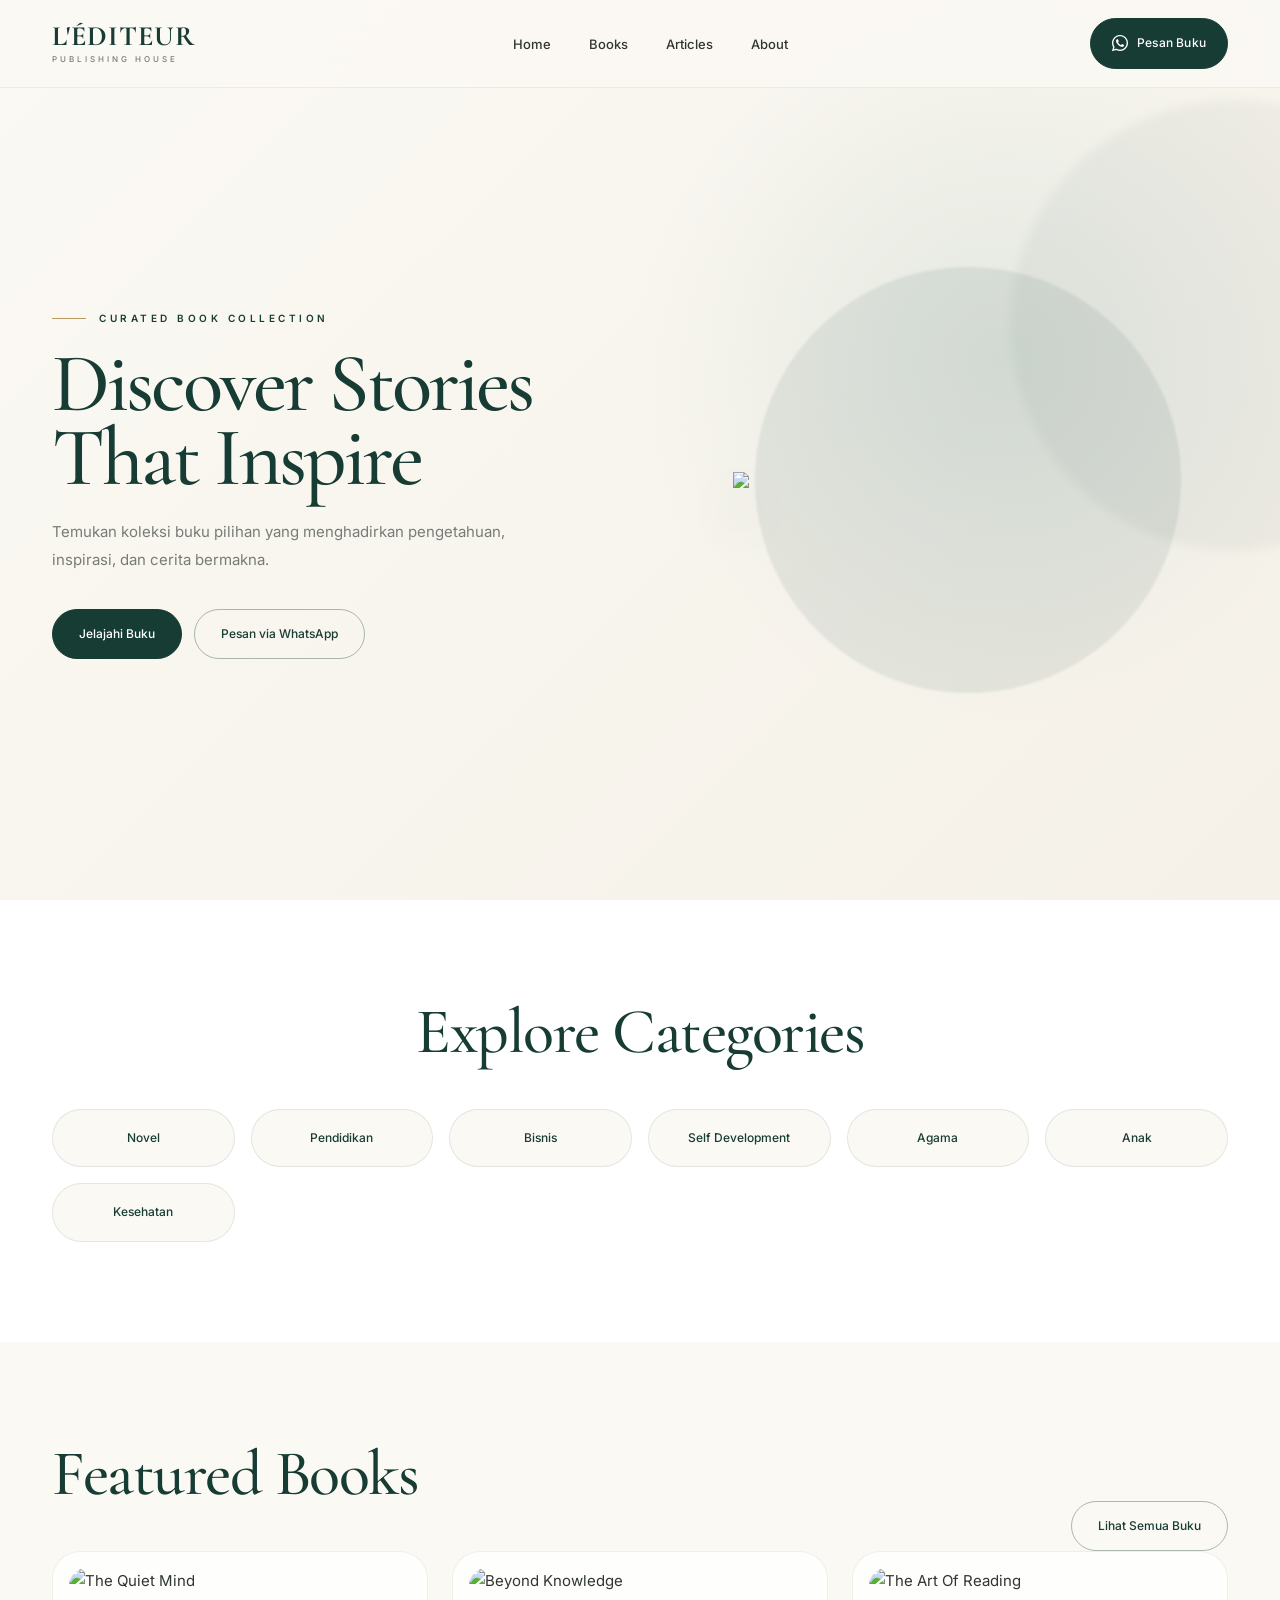
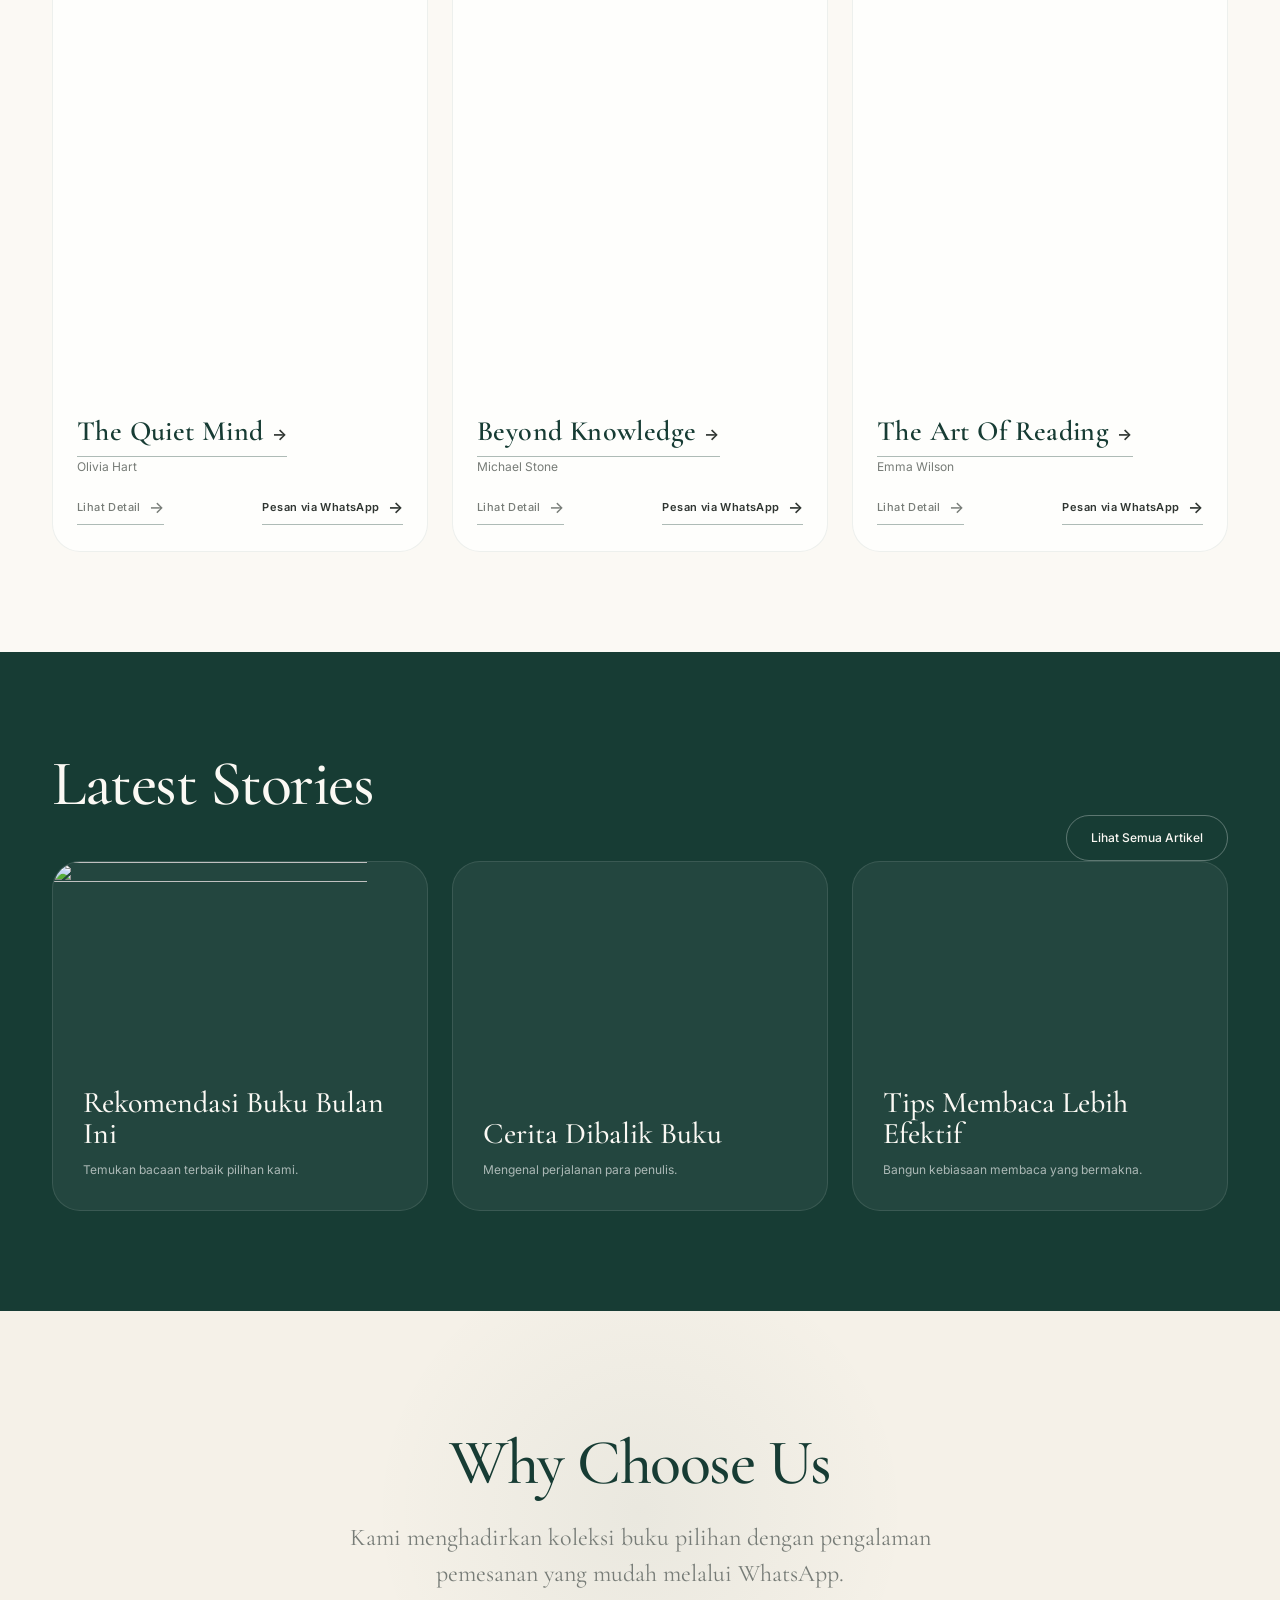
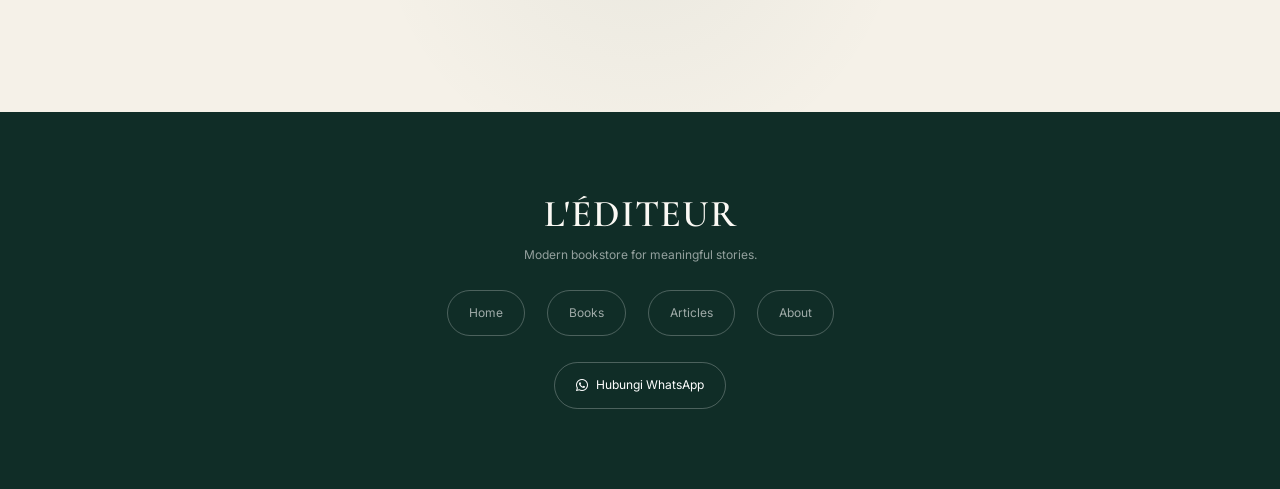
==== index.html @ b97fc074 "first commit" ====
<!DOCTYPE html>
<html lang="id">

<head>
    <meta charset="UTF-8">
    <meta name="viewport" content="width=device-width, initial-scale=1.0">
    <title>L'Éditeur | Modern Bookstore</title>
    <!-- Bootstrap -->
    <link href="https://cdn.jsdelivr.net/npm/bootstrap@5.3.3/dist/css/bootstrap.min.css" rel="stylesheet">
    <!-- Bootstrap Icon -->
    <link rel="stylesheet" href="https://cdn.jsdelivr.net/npm/bootstrap-icons@1.11.3/font/bootstrap-icons.min.css">
    <!-- Google Font -->
    <link rel="preconnect" href="https://fonts.googleapis.com">
    <link rel="preconnect" href="https://fonts.gstatic.com" crossorigin>
    <link
        href="https://fonts.googleapis.com/css2?family=Cormorant+Garamond:wght@400;500;600;700&family=Inter:wght@300;400;500;600&display=swap"
        rel="stylesheet">
    <!-- Custom CSS -->
    <link rel="stylesheet" href="css/style.css">
    <link rel="stylesheet" href="css/pages.css">
</head>

<body>
    <!-- ================= NAVBAR ================= -->
    <nav class="navbar navbar-expand-lg fixed-top">
        <div class="container">
            <a class="navbar-brand" href="#"> L'ÉDITEUR <span>
                    Publishing House
                </span> </a> <button class="navbar-toggler" type="button" data-bs-toggle="collapse"
                data-bs-target="#menu"> <span class="navbar-toggler-icon"></span> </button>
            <div class="collapse navbar-collapse" id="menu">
                <ul class="navbar-nav mx-auto">
                    <li class="nav-item">
                        <a class="nav-link" href="#">
                            Home
                        </a>
                    </li>
                    <li class="nav-item">
                        <a class="nav-link" href="books.html">
                            Books
                        </a>
                    </li>
                    <li class="nav-item">
                        <a class="nav-link" href="articles.html">
                            Articles
                        </a>
                    </li>
                    <li class="nav-item">
                        <a class="nav-link" href="#about">
                            About
                        </a>
                    </li>
                </ul> <a href="https://wa.me/628123456789" class="btn-whatsapp"> <i class="bi bi-whatsapp"></i>
                    Pesan Buku </a>
            </div>
        </div>
    </nav>
    <!-- ================= HERO ================= -->
    <section class="hero">
        <div class="container">
            <div class="row align-items-center g-5">
                <div class="col-lg-6">
                    <p class="subtitle">
                        CURATED BOOK COLLECTION
                    </p>
                    <h1>
                        Discover Stories
                        <br>
                        That Inspire
                    </h1>
                    <p class="hero-desc"> Temukan koleksi buku pilihan yang menghadirkan
                        pengetahuan, inspirasi, dan cerita bermakna. </p>
                    <div class="hero-button">
                        <a href="#books" class="btn-primary-custom"> Jelajahi Buku </a>
                        <a href="https://wa.me/628123456789" class="btn-outline-custom"> Pesan via WhatsApp </a>
                    </div>
                </div>
                <div class="col-lg-6">
                    <div class="hero-image">
                        <img src="assets/hero-book.png" class="img-fluid">
                    </div>
                </div>
            </div>
        </div>
    </section> <!-- ================= CATEGORY ================= -->
    <section class="category">
        <div class="container">
            <h2 class="section-title">
                Explore Categories
            </h2>
            <div class="row g-3">
                <div class="col-6 col-lg-2">
                    <a href="books.html?category=Novel" class="category-box">
                        Novel
                    </a>
                </div>
                <div class="col-6 col-lg-2">
                    <a href="books.html?category=Pendidikan" class="category-box">
                        Pendidikan
                    </a>
                </div>
                <div class="col-6 col-lg-2">
                    <a href="books.html?category=Bisnis" class="category-box">
                        Bisnis
                    </a>
                </div>
                <div class="col-6 col-lg-2">
                    <a href="books.html?category=Self%20Development" class="category-box">
                        Self Development
                    </a>
                </div>
                <div class="col-6 col-lg-2">
                    <a href="books.html?category=Agama" class="category-box">
                        Agama
                    </a>
                </div>
                <div class="col-6 col-lg-2">
                    <a href="books.html?category=Anak" class="category-box">
                        Anak
                    </a>
                </div>
                <div class="col-6 col-lg-2">
                    <a href="books.html?category=Kesehatan" class="category-box">
                        Kesehatan
                    </a>
                </div>
            </div>
        </div>
    </section>
    <!-- ================= BOOKS ================= -->
    <section id="books">
        <div class="container">
            <div class="section-header">
                <h2 class="section-title">
                    Featured Books
                </h2>
                <a href="books.html" class="btn-outline-custom">Lihat Semua Buku</a>
            </div>
            <div class="row g-4">
                <div class="col-md-4">
                    <div class="book-card">
                        <a href="book-detail.html?id=quiet-mind" class="book-thumb">
                            <img src="https://placehold.co/500x625/173c34/f5f1e8?font=playfair-display&text=The+Quiet+Mind" alt="The Quiet Mind">
                        </a>
                        <div class="book-content">
                            <a href="book-detail.html?id=quiet-mind" class="book-title-link">
                                <h3>
                                    The Quiet Mind
                                </h3>
                            </a>
                            <p>
                                Olivia Hart
                            </p>
                            <div class="book-actions">
                                <a href="book-detail.html?id=quiet-mind" class="detail-link">Lihat Detail</a>
                                <a onclick="orderBook('The Quiet Mind')">Pesan via WhatsApp</a>
                            </div>
                        </div>
                    </div>
                </div>
                <div class="col-md-4">
                    <div class="book-card">
                        <a href="book-detail.html?id=beyond-knowledge" class="book-thumb">
                            <img src="https://placehold.co/500x625/173c34/f5f1e8?font=playfair-display&text=Beyond+Knowledge" alt="Beyond Knowledge">
                        </a>
                        <div class="book-content">
                            <a href="book-detail.html?id=beyond-knowledge" class="book-title-link">
                                <h3>
                                    Beyond Knowledge
                                </h3>
                            </a>
                            <p>
                                Michael Stone
                            </p>
                            <div class="book-actions">
                                <a href="book-detail.html?id=beyond-knowledge" class="detail-link">Lihat Detail</a>
                                <a onclick="orderBook('Beyond Knowledge')">Pesan via WhatsApp</a>
                            </div>
                        </div>
                    </div>
                </div>
                <div class="col-md-4">
                    <div class="book-card">
                        <a href="book-detail.html?id=art-of-reading" class="book-thumb">
                            <img src="https://placehold.co/500x625/173c34/f5f1e8?font=playfair-display&text=The+Art+Of+Reading" alt="The Art Of Reading">
                        </a>
                        <div class="book-content">
                            <a href="book-detail.html?id=art-of-reading" class="book-title-link">
                                <h3>
                                    The Art Of Reading
                                </h3>
                            </a>
                            <p>
                                Emma Wilson
                            </p>
                            <div class="book-actions">
                                <a href="book-detail.html?id=art-of-reading" class="detail-link">Lihat Detail</a>
                                <a onclick="orderBook('The Art Of Reading')">Pesan via WhatsApp</a>
                            </div>
                        </div>
                    </div>
                </div>
            </div>
        </div>
    </section> <!-- ================= ARTICLES ================= -->
    <section id="articles" class="articles">
        <div class="container">
            <div class="section-header">
                <h2 class="section-title">
                    Latest Stories
                </h2>
                <a href="articles.html" class="btn-outline-light">Lihat Semua Artikel</a>
            </div>
            <div class="row g-4">
                <div class="col-lg-4">
                    <div class="article-card">
                        <img src="assets/article-1.jpg">
                        <h3>
                            Rekomendasi Buku Bulan Ini
                        </h3>
                        <p>
                            Temukan bacaan terbaik pilihan kami.
                        </p>
                    </div>
                </div>
                <div class="col-lg-4">
                    <div class="article-card">
                        <h3>
                            Cerita Dibalik Buku
                        </h3>
                        <p>
                            Mengenal perjalanan para penulis.
                        </p>
                    </div>
                </div>
                <div class="col-lg-4">
                    <div class="article-card">
                        <h3>
                            Tips Membaca Lebih Efektif
                        </h3>
                        <p>
                            Bangun kebiasaan membaca yang bermakna.
                        </p>
                    </div>
                </div>
            </div>
        </div>
    </section>
    <!-- ================= ABOUT ================= -->
    <section id="about">
        <div class="container text-center">
            <h2 class="section-title"> Why Choose Us </h2>
            <p class="about-text"> Kami menghadirkan koleksi buku pilihan
                dengan pengalaman pemesanan yang mudah
                melalui WhatsApp. </p>
        </div>
    </section>
    <!-- ================= FOOTER ================= -->
    <footer>
        <div class="container text-center">
            <h3>
                L'ÉDITEUR
            </h3>
            <p>
                Modern bookstore for meaningful stories.
            </p>
            <div class="footer-links">
                <a href="index.html">Home</a>
                <a href="books.html">Books</a>
                <a href="articles.html">Articles</a>
                <a href="#about">About</a>
            </div>
            <a href="https://wa.me/628123456789"> <i class="bi bi-whatsapp"></i>
                Hubungi WhatsApp </a>
        </div>
    </footer>
    <!-- Bootstrap JS -->
    <script src="https://cdn.jsdelivr.net/npm/bootstrap@5.3.3/dist/js/bootstrap.bundle.min.js"></script>
    <script src="js/script.js"></script>
</body>

</html>
---- css/style.css ----
/* =========================================================
   L'ÉDITEUR — MODERN EDITORIAL BOOKSTORE
   style.css
   ========================================================= */


/* =========================
   1. ROOT / VARIABLES
   ========================= */

:root {
    --ivory: #f5f1e8;
    --ivory-light: #fbf9f4;
    --cream: #ebe4d7;

    --green: #173c34;
    --green-dark: #102d27;
    --green-soft: #dce5df;

    --charcoal: #1c211f;
    --text: #303632;
    --muted: #777c77;

    --white: #ffffff;
    --gold: #b89b62;

    --serif: "Cormorant Garamond", Georgia, serif;
    --sans: "Inter", Arial, sans-serif;

    --container: 1200px;

    --radius-sm: 10px;
    --radius-md: 18px;
    --radius-lg: 28px;
    --radius-pill: 999px;

    --shadow-sm:
        0 8px 30px rgba(20, 40, 34, 0.06);

    --shadow-md:
        0 20px 55px rgba(20, 40, 34, 0.10);

    --transition:
        all 0.35s cubic-bezier(0.22, 1, 0.36, 1);
}


/* =========================
   2. RESET
   ========================= */

* {
    margin: 0;
    padding: 0;
    box-sizing: border-box;
}

html {
    scroll-behavior: smooth;
    scroll-padding-top: 100px;
}

body {
    font-family: var(--sans);
    background: var(--ivory-light);
    color: var(--text);
    font-size: 15px;
    line-height: 1.7;
    overflow-x: hidden;
    -webkit-font-smoothing: antialiased;
}

body::selection {
    background: var(--green);
    color: var(--white);
}

img {
    max-width: 100%;
    display: block;
}

a {
    text-decoration: none;
    color: inherit;
}

button,
a {
    -webkit-tap-highlight-color: transparent;
}

h1,
h2,
h3,
h4,
h5,
h6 {
    color: var(--charcoal);
}

.container {
    max-width: var(--container);
}


/* =========================
   3. NAVBAR
   ========================= */

.navbar {
    padding: 18px 0;
    background: rgba(251, 249, 244, 0.88);
    border-bottom: 1px solid rgba(23, 60, 52, 0.07);
    backdrop-filter: blur(16px);
    -webkit-backdrop-filter: blur(16px);
    transition: var(--transition);
}

.navbar.scrolled {
    padding: 12px 0;
    background: rgba(251, 249, 244, 0.96);
    box-shadow: 0 10px 40px rgba(17, 42, 35, 0.07);
}


/* Brand */

.navbar-brand {
    font-family: var(--serif);
    font-size: 28px;
    line-height: 0.9;
    letter-spacing: 1px;
    color: var(--green) !important;
    font-weight: 700;
}

.navbar-brand span {
    display: block;
    margin-top: 7px;

    font-family: var(--sans);
    font-size: 8px;
    font-weight: 500;

    letter-spacing: 3px;
    text-transform: uppercase;

    color: var(--muted);
}


/* Navbar menu */

.navbar-nav {
    gap: 8px;
}

.nav-link {
    position: relative;

    padding: 10px 15px !important;

    font-size: 13px;
    font-weight: 500;

    color: var(--text) !important;

    transition: var(--transition);
}

.nav-link::after {
    content: "";

    position: absolute;
    left: 50%;
    bottom: 4px;

    width: 0;
    height: 1px;

    background: var(--green);

    transform: translateX(-50%);
    transition: var(--transition);
}

.nav-link:hover {
    color: var(--green) !important;
}

.nav-link:hover::after {
    width: 25px;
}


/* WhatsApp navbar button */

.btn-whatsapp {
    display: inline-flex;
    align-items: center;
    justify-content: center;

    gap: 9px;

    min-height: 45px;

    padding: 11px 21px;

    border: 1px solid var(--green);
    border-radius: var(--radius-pill);

    background: var(--green);

    color: var(--white) !important;

    font-size: 12px;
    font-weight: 500;

    letter-spacing: 0.2px;

    transition: var(--transition);
}

.btn-whatsapp i {
    font-size: 16px;
}

.btn-whatsapp:hover {
    background: var(--green-dark);
    border-color: var(--green-dark);

    transform: translateY(-2px);

    box-shadow:
        0 10px 25px rgba(23, 60, 52, 0.18);
}


/* Hamburger */

.navbar-toggler {
    padding: 7px 9px;

    border: none !important;
    border-radius: 10px;

    box-shadow: none !important;
}

.navbar-toggler:focus {
    box-shadow: none;
}


/* =========================
   4. HERO
   ========================= */

.hero {
    position: relative;

    min-height: 100vh;

    display: flex;
    align-items: center;

    padding: 150px 0 90px;

    overflow: hidden;

    background:
        radial-gradient(circle at 78% 40%,
            rgba(216, 226, 218, 0.65),
            transparent 32%),
        linear-gradient(135deg,
            var(--ivory-light),
            var(--ivory));
}


/* Decorative blur */

.hero::before {
    content: "";

    position: absolute;
    width: 450px;
    height: 450px;

    right: -180px;
    top: 100px;

    border-radius: 50%;

    background: rgba(23, 60, 52, 0.045);

    filter: blur(4px);
}

.hero .container {
    position: relative;
    z-index: 2;
}


/* Subtitle */

.subtitle {
    position: relative;

    display: inline-flex;
    align-items: center;

    margin-bottom: 20px;

    font-size: 10px;
    font-weight: 600;

    letter-spacing: 3.5px;

    color: var(--green);
}

.subtitle::before {
    content: "";

    width: 34px;
    height: 1px;

    margin-right: 13px;

    background: var(--gold);
}


/* Hero title */

.hero h1 {
    max-width: 650px;

    margin-bottom: 24px;

    font-family: var(--serif);

    font-size: clamp(58px, 6.5vw, 94px);
    font-weight: 500;

    line-height: 0.88;

    letter-spacing: -3px;

    color: var(--green);
}


/* Description */

.hero-desc {
    max-width: 490px;

    margin-bottom: 0;

    color: var(--muted);

    font-size: 15px;
    font-weight: 400;

    line-height: 1.9;
}


/* Hero buttons */

.hero-button {
    display: flex;
    flex-wrap: wrap;

    gap: 12px;

    margin-top: 34px;
}

.btn-primary-custom,
.btn-outline-custom {
    position: relative;

    display: inline-flex;
    align-items: center;
    justify-content: center;

    min-height: 50px;

    padding: 13px 26px;

    border-radius: var(--radius-pill);

    font-size: 12px;
    font-weight: 500;

    transition: var(--transition);

    overflow: hidden;
}


/* Primary */

.btn-primary-custom {
    background: var(--green);
    border: 1px solid var(--green);

    color: var(--white);
}

.btn-primary-custom:hover {
    color: var(--white);

    background: var(--green-dark);

    transform: translateY(-3px);

    box-shadow:
        0 14px 30px rgba(23, 60, 52, 0.17);
}


/* Outline */

.btn-outline-custom {
    background: transparent;

    border: 1px solid rgba(23, 60, 52, 0.35);

    color: var(--green);
}

.btn-outline-custom:hover {
    background: rgba(23, 60, 52, 0.06);

    color: var(--green);

    border-color: var(--green);

    transform: translateY(-3px);
}


/* Hero image */

.hero-image {
    position: relative;

    max-width: 520px;

    margin-left: auto;

    padding: 25px;

    display: flex;
    align-items: center;
    justify-content: center;
}

.hero-image::before {
    content: "";

    position: absolute;

    width: 82%;
    aspect-ratio: 1 / 1;

    border-radius: 50%;

    background:
        rgba(23, 60, 52, 0.08);

    filter: blur(1px);
}

.hero-image img {
    position: relative;
    z-index: 2;

    width: 100%;

    object-fit: contain;

    transition: transform 0.7s cubic-bezier(0.22, 1, 0.36, 1);

    filter:
        drop-shadow(0 30px 25px rgba(20, 40, 34, 0.16));
}

.hero-image:hover img {
    transform:
        translateY(-8px) rotate(-1deg);
}


/* =========================
   5. GENERAL SECTION
   ========================= */

section {
    position: relative;

    padding: 100px 0;
}

.section-title {
    margin-bottom: 45px;

    font-family: var(--serif);

    font-size: clamp(42px, 5vw, 64px);

    font-weight: 500;

    letter-spacing: -1.5px;

    line-height: 1;

    color: var(--green);
}

.section-header {
    display: flex;
    align-items: flex-end;
    justify-content: space-between;

    gap: 30px;
}


/* =========================
   6. CATEGORY
   ========================= */

.category {
    background: var(--white);
}

.category .section-title {
    text-align: center;
}

.category-box {
    position: relative;

    height: 100%;

    display: flex;
    align-items: center;
    justify-content: center;

    padding: 18px 12px;

    border: 1px solid rgba(23, 60, 52, 0.10);
    border-radius: var(--radius-pill);

    background: var(--ivory-light);

    color: var(--green);

    font-size: 12px;
    font-weight: 500;

    cursor: pointer;

    transition: var(--transition);
}

.category-box:hover {
    background: var(--green);

    border-color: var(--green);

    color: var(--white);

    transform: translateY(-4px);

    box-shadow:
        0 12px 25px rgba(23, 60, 52, 0.10);
}


/* =========================
   7. FEATURED BOOKS
   ========================= */

#books {
    background: var(--ivory-light);
}

.book-card {
    position: relative;

    height: 100%;

    padding: 16px;

    border: 1px solid rgba(23, 60, 52, 0.07);
    border-radius: var(--radius-lg);

    background: rgba(255, 255, 255, 0.72);

    transition: var(--transition);

    overflow: hidden;
}

.book-card:hover {
    transform: translateY(-8px);

    background: var(--white);

    border-color: rgba(23, 60, 52, 0.13);

    box-shadow: var(--shadow-md);
}


/* Book image */

.book-card img {
    width: 100%;

    aspect-ratio: 4 / 5;

    object-fit: cover;

    border-radius: 18px;

    transition:
        transform 0.65s cubic-bezier(0.22, 1, 0.36, 1);
}

.book-card:hover img {
    transform: scale(1.025);
}


/* Book information */

.book-content {
    padding: 22px 8px 10px;
}

.book-content h3 {
    margin-bottom: 6px;

    font-family: var(--serif);

    font-size: 28px;
    font-weight: 600;

    line-height: 1.05;

    color: var(--green);
}

.book-content p {
    margin-bottom: 17px;

    color: var(--muted);

    font-size: 12px;
}


/* Book WhatsApp */

.book-content a {
    display: inline-flex;
    align-items: center;

    position: relative;

    padding-bottom: 4px;

    color: var(--green);

    font-size: 11px;
    font-weight: 600;

    cursor: pointer;

    letter-spacing: 0.4px;

    transition: var(--transition);
}

.book-content a::after {
    content: "→";

    margin-left: 8px;

    font-size: 16px;

    transition: transform 0.3s ease;
}

.book-content a::before {
    content: "";

    position: absolute;

    left: 0;
    bottom: 0;

    width: 100%;
    height: 1px;

    background: rgba(23, 60, 52, 0.35);

    transform-origin: right;

    transition: transform 0.4s ease;
}

.book-content a:hover {
    color: var(--green-dark);
}

.book-content a:hover::after {
    transform: translateX(5px);
}

.book-content a:hover::before {
    transform: scaleX(0);
}


/* =========================
   8. ARTICLES
   ========================= */

.articles {
    background: var(--green);
}

.articles .section-title {
    color: var(--ivory-light);
}

.article-card {
    position: relative;

    height: 100%;
    min-height: 260px;

    padding: 30px;

    display: flex;
    flex-direction: column;
    justify-content: flex-end;

    border: 1px solid rgba(255, 255, 255, 0.10);
    border-radius: var(--radius-lg);

    background: rgba(255, 255, 255, 0.055);

    overflow: hidden;

    transition: var(--transition);
}

.article-card:hover {
    background: rgba(255, 255, 255, 0.09);

    border-color: rgba(255, 255, 255, 0.18);

    transform: translateY(-7px);
}


/* Article image */

.article-card img {
    width: calc(100% + 60px);

    margin:
        -30px -30px 28px;

    aspect-ratio: 16 / 10;

    object-fit: cover;

    transition: transform 0.7s ease;
}

.article-card:hover img {
    transform: scale(1.035);
}


/* Article text */

.article-card h3 {
    margin-bottom: 10px;

    font-family: var(--serif);

    font-size: 30px;
    font-weight: 500;

    line-height: 1.05;

    color: var(--ivory-light);
}

.article-card p {
    margin-bottom: 0;

    color: rgba(255, 255, 255, 0.62);

    font-size: 12px;

    line-height: 1.7;
}


/* =========================
   9. ABOUT
   ========================= */

#about {
    padding: 120px 0;

    background:
        radial-gradient(circle at center,
            rgba(23, 60, 52, 0.05),
            transparent 40%),
        var(--ivory);
}

#about .section-title {
    margin-bottom: 25px;
}

.about-text {
    max-width: 620px;

    margin: 0 auto;

    color: var(--muted);

    font-family: var(--serif);

    font-size: 24px;

    line-height: 1.5;
}


/* =========================
   10. FOOTER
   ========================= */

footer {
    position: relative;

    padding: 80px 0;

    background: var(--green-dark);

    color: rgba(255, 255, 255, 0.7);
}

footer h3 {
    margin-bottom: 8px;

    font-family: var(--serif);

    font-size: 38px;
    font-weight: 600;

    letter-spacing: 1px;

    color: var(--ivory-light);
}

footer p {
    margin-bottom: 24px;

    font-size: 12px;

    color: rgba(255, 255, 255, 0.55);
}

footer a {
    display: inline-flex;
    align-items: center;

    gap: 8px;

    padding: 12px 21px;

    border: 1px solid rgba(255, 255, 255, 0.25);
    border-radius: var(--radius-pill);

    color: var(--white);

    font-size: 12px;

    transition: var(--transition);
}

footer a:hover {
    background: var(--ivory-light);

    border-color: var(--ivory-light);

    color: var(--green);

    transform: translateY(-3px);
}


/* =========================
   11. REVEAL ANIMATION
   digunakan nanti oleh JS
   ========================= */

.reveal {
    opacity: 0;

    transform: translateY(35px);

    transition:
        opacity 0.8s cubic-bezier(0.22, 1, 0.36, 1),
        transform 0.8s cubic-bezier(0.22, 1, 0.36, 1);
}

.reveal.active {
    opacity: 1;

    transform: translateY(0);
}


/* =========================
   12. SCROLLBAR
   ========================= */

::-webkit-scrollbar {
    width: 8px;
}

::-webkit-scrollbar-track {
    background: var(--ivory-light);
}

::-webkit-scrollbar-thumb {
    background: rgba(23, 60, 52, 0.35);

    border-radius: 20px;
}

::-webkit-scrollbar-thumb:hover {
    background: var(--green);
}


/* =========================
   13. TABLET
   ========================= */

@media (max-width: 991.98px) {

    /* Navbar */

    .navbar {
        padding: 13px 0;
    }

    .navbar-collapse {
        margin-top: 15px;

        padding: 20px;

        border: 1px solid rgba(23, 60, 52, 0.08);
        border-radius: 20px;

        background: rgba(251, 249, 244, 0.98);

        box-shadow: var(--shadow-md);
    }

    .navbar-nav {
        gap: 2px;

        margin-bottom: 17px !important;
    }

    .nav-link {
        padding: 11px 5px !important;
    }

    .nav-link::after {
        display: none;
    }

    .btn-whatsapp {
        width: 100%;
    }


    /* Hero */

    .hero {
        min-height: auto;

        padding:
            135px 0 75px;

        text-align: center;
    }

    .hero .row {
        flex-direction: column;
    }

    .subtitle {
        justify-content: center;
    }

    .hero h1 {
        max-width: 700px;

        margin-left: auto;
        margin-right: auto;

        font-size: clamp(58px, 10vw, 82px);
    }

    .hero-desc {
        margin-left: auto;
        margin-right: auto;
    }

    .hero-button {
        justify-content: center;
    }

    .hero-image {
        max-width: 460px;

        margin: 20px auto 0;
    }


    /* Sections */

    section {
        padding: 80px 0;
    }

    .section-title {
        margin-bottom: 35px;
    }


    /* Article */

    .article-card {
        min-height: 230px;
    }
}


/* =========================
   14. MOBILE
   ========================= */

@media (max-width: 767.98px) {

    body {
        font-size: 14px;
    }

    .container {
        width: min(100% - 24px, var(--container));
    }

    /* Navbar */

    .navbar-brand {
        font-size: 24px;
    }

    .navbar-brand span {
        margin-top: 5px;

        font-size: 7px;
    }

    .navbar-collapse {
        margin-top: 10px;
        padding: 16px 14px;
    }

    .navbar-nav {
        margin-bottom: 12px !important;
    }

    .nav-link {
        padding: 10px 8px !important;
    }

    /* Hero */

    .hero {
        padding: 120px 0 65px;
    }

    .subtitle {
        margin-bottom: 15px;

        font-size: 8px;

        letter-spacing: 2.6px;
    }

    .subtitle::before {
        width: 25px;
    }

    .hero h1 {
        margin-bottom: 20px;

        font-size: clamp(46px, 14vw, 68px);

        letter-spacing: -2px;

        line-height: 0.91;
    }

    .hero-desc {
        max-width: 390px;

        font-size: 13px;

        line-height: 1.75;
    }

    .hero-button {
        flex-direction: column;

        width: 100%;

        gap: 9px;

        margin-top: 27px;
    }

    .btn-primary-custom,
    .btn-outline-custom {
        width: 100%;

        min-height: 48px;
    }

    .hero-image {
        max-width: 350px;

        padding: 15px;

        margin-top: 15px;
    }


    /* Sections */

    section {
        padding: 65px 0;
    }

    .section-header {
        flex-direction: column;
        align-items: flex-start;
        gap: 14px;
    }

    .section-title {
        margin-bottom: 30px;

        font-size: 43px;

        text-align: left;
    }


    /* Category */

    .category .section-title {
        text-align: left;
    }

    .category-box {
        padding: 15px 10px;

        font-size: 11px;
    }


    /* Books */

    .book-card {
        max-width: 420px;

        margin: 0 auto;

        padding: 13px;

        border-radius: 23px;
    }

    .book-card img {
        border-radius: 16px;
    }

    .book-content {
        padding: 18px 6px 8px;
    }

    .book-content h3 {
        font-size: 26px;
    }

    .book-actions {
        flex-direction: column;
        align-items: flex-start;
    }

    .book-actions a {
        width: 100%;
        justify-content: flex-start;
    }


    /* Article */

    .article-card {
        min-height: 220px;

        padding: 25px;

        border-radius: 22px;
    }

    .article-card img {
        width: calc(100% + 50px);

        margin: -25px -25px 25px;
    }

    .article-card h3 {
        font-size: 27px;
    }


    /* About */

    #about {
        padding: 80px 0;
    }

    .about-text {
        font-size: 20px;
    }


    /* Footer */

    footer {
        padding: 60px 0;
    }

    footer h3 {
        font-size: 32px;
    }

    .footer-links {
        gap: 12px 18px;
    }
}


/* =========================
   15. EXTRA SMALL MOBILE
   ========================= */

@media (max-width: 390px) {

    .hero h1 {
        font-size: 48px;
    }

    .section-title {
        font-size: 39px;
    }

    .category-box {
        font-size: 10px;
    }
}


/* =========================
   16. ACCESSIBILITY
   ========================= */

@media (prefers-reduced-motion: reduce) {

    *,
    *::before,
    *::after {
        scroll-behavior: auto !important;

        transition-duration: 0.01ms !important;
        animation-duration: 0.01ms !important;
        animation-iteration-count: 1 !important;
    }

}
---- css/pages.css ----
/* =========================================================
   L'ÉDITEUR — MODERN EDITORIAL BOOKSTORE
   pages.css
   Komponen tambahan untuk: books.html, book-detail.html, articles.html
   Mewarisi variabel & identitas dari style.css — tidak redefinisi warna/font.
   ========================================================= */


/* =========================
   1. PAGE HEADER (halaman non-home)
   ========================= */

.page-header {
    position: relative;

    padding: 165px 0 70px;

    background:
        radial-gradient(circle at 82% 20%,
            rgba(216, 226, 218, 0.55),
            transparent 35%),
        linear-gradient(135deg,
            var(--ivory-light),
            var(--ivory));

    overflow: hidden;
}

.page-header .container {
    position: relative;
    z-index: 2;
}

.breadcrumb-custom {
    display: flex;
    align-items: center;

    gap: 8px;

    margin-bottom: 22px;

    font-size: 11px;
    font-weight: 500;

    letter-spacing: 0.3px;

    color: var(--muted);
}

.breadcrumb-custom a {
    color: var(--muted);

    transition: var(--transition);
}

.breadcrumb-custom a:hover {
    color: var(--green);
}

.breadcrumb-custom .sep {
    opacity: 0.5;
}

.breadcrumb-custom .current {
    color: var(--green);
}

.page-header h1 {
    max-width: 700px;

    margin-bottom: 16px;

    font-family: var(--serif);

    font-size: clamp(42px, 6vw, 68px);
    font-weight: 500;

    line-height: 0.98;

    letter-spacing: -2px;

    color: var(--green);
}

.page-header .page-desc {
    max-width: 560px;

    color: var(--muted);

    font-size: 15px;
    line-height: 1.8;
}


/* =========================
   2. TOOLBAR — SEARCH + FILTER
   ========================= */

.catalog-toolbar {
    position: relative;
    z-index: 3;

    margin-top: -34px;
    margin-bottom: 55px;
}

.toolbar-panel {
    padding: 22px 24px;

    border: 1px solid rgba(23, 60, 52, 0.08);
    border-radius: var(--radius-lg);

    background: var(--white);

    box-shadow: var(--shadow-sm);
}

.search-box {
    position: relative;

    margin-bottom: 20px;
}

.search-box i {
    position: absolute;
    top: 50%;
    left: 20px;

    transform: translateY(-50%);

    color: var(--muted);

    font-size: 15px;

    pointer-events: none;
}

.search-box input {
    width: 100%;

    padding: 14px 20px 14px 46px;

    border: 1px solid rgba(23, 60, 52, 0.12);
    border-radius: var(--radius-pill);

    background: var(--ivory-light);

    color: var(--text);

    font-family: var(--sans);
    font-size: 14px;

    outline: none;

    transition: var(--transition);
}

.search-box input::placeholder {
    color: var(--muted);
}

.search-box input:focus {
    border-color: var(--green);

    background: var(--white);

    box-shadow: 0 0 0 4px rgba(23, 60, 52, 0.07);
}

.filter-row {
    display: flex;
    flex-wrap: wrap;

    gap: 9px;
}

.filter-pill {
    display: inline-flex;
    align-items: center;

    padding: 9px 18px;

    border: 1px solid rgba(23, 60, 52, 0.12);
    border-radius: var(--radius-pill);

    background: var(--ivory-light);

    color: var(--green);

    font-size: 12px;
    font-weight: 500;

    letter-spacing: 0.2px;

    cursor: pointer;
    white-space: nowrap;

    transition: var(--transition);
}

.filter-pill:hover {
    border-color: var(--green);

    background: rgba(23, 60, 52, 0.06);
}

.filter-pill.active {
    background: var(--green);
    border-color: var(--green);

    color: var(--white);

    box-shadow: 0 10px 22px rgba(23, 60, 52, 0.16);
}

.results-count {
    margin-top: 18px;

    font-size: 12px;

    color: var(--muted);
}

.results-count strong {
    color: var(--green);
    font-weight: 600;
}


/* =========================
   3. BOOK GRID — TAG BADGE
   ========================= */

.book-card {
    display: flex;
    flex-direction: column;
}

.book-card .book-thumb {
    position: relative;

    display: block;
}

.book-tag {
    position: absolute;
    top: 12px;
    left: 12px;
    z-index: 2;

    padding: 5px 13px;

    border-radius: var(--radius-pill);

    background: rgba(23, 60, 52, 0.92);

    color: var(--white);

    font-size: 9px;
    font-weight: 600;

    letter-spacing: 1px;
    text-transform: uppercase;
}

.book-tag.new {
    background: rgba(184, 155, 98, 0.94);
}

.book-category-label {
    display: inline-block;

    margin-bottom: 8px;

    font-size: 10px;
    font-weight: 600;

    letter-spacing: 1.4px;
    text-transform: uppercase;

    color: var(--gold);
}

.book-card a.book-title-link {
    color: inherit;
}

.book-actions {
    display: flex;
    align-items: center;
    justify-content: space-between;

    gap: 10px;

    margin-top: auto;
}

.book-actions .detail-link {
    font-size: 11px;
    font-weight: 500;

    color: var(--muted);

    transition: var(--transition);
}

.book-actions .detail-link:hover {
    color: var(--green);
}


/* =========================
   4. EMPTY STATE
   ========================= */

.empty-state {
    padding: 70px 20px;

    text-align: center;

    color: var(--muted);
}

.empty-state i {
    display: block;

    margin-bottom: 16px;

    font-size: 34px;

    color: rgba(23, 60, 52, 0.25);
}

.empty-state h3 {
    margin-bottom: 8px;

    font-family: var(--serif);
    font-size: 26px;

    color: var(--green);
}

.empty-state p {
    max-width: 360px;

    margin: 0 auto;

    font-size: 13px;
    line-height: 1.7;
}


/* =========================
   5. BOOK DETAIL PAGE
   ========================= */

.detail-section {
    padding: 30px 0 100px;
}

.detail-cover {
    position: sticky;
    top: 110px;

    padding: 20px;

    border: 1px solid rgba(23, 60, 52, 0.08);
    border-radius: var(--radius-lg);

    background: var(--white);

    box-shadow: var(--shadow-sm);
}

.detail-cover img {
    width: 100%;

    aspect-ratio: 4 / 5;

    object-fit: cover;

    border-radius: 18px;
}

.detail-tag-row {
    display: flex;
    flex-wrap: wrap;
    align-items: center;

    gap: 10px;

    margin-bottom: 18px;
}

.detail-category {
    display: inline-flex;
    align-items: center;

    padding: 7px 16px;

    border: 1px solid rgba(23, 60, 52, 0.18);
    border-radius: var(--radius-pill);

    color: var(--green);

    font-size: 10px;
    font-weight: 600;

    letter-spacing: 1.2px;
    text-transform: uppercase;
}

.detail-title {
    max-width: 620px;

    margin-bottom: 10px;

    font-family: var(--serif);

    font-size: clamp(40px, 4.6vw, 58px);
    font-weight: 500;

    line-height: 1.02;

    letter-spacing: -1.5px;

    color: var(--green);
}

.detail-author {
    margin-bottom: 30px;

    color: var(--muted);

    font-size: 15px;
}

.detail-author span {
    color: var(--charcoal);
    font-weight: 500;
}

.detail-divider {
    height: 1px;

    margin: 30px 0;

    background: rgba(23, 60, 52, 0.1);
}

.detail-block h2 {
    margin-bottom: 14px;

    font-family: var(--serif);

    font-size: 24px;
    font-weight: 600;

    color: var(--charcoal);
}

.detail-block p {
    max-width: 620px;

    color: var(--text);

    font-size: 14.5px;
    line-height: 1.9;
}

.highlight-list {
    display: flex;
    flex-direction: column;

    gap: 13px;

    margin-top: 4px;

    list-style: none;
}

.highlight-list li {
    display: flex;
    align-items: flex-start;

    gap: 12px;

    color: var(--text);

    font-size: 14px;
    line-height: 1.6;
}

.highlight-list i {
    flex-shrink: 0;

    margin-top: 3px;

    font-size: 15px;

    color: var(--green);
}

.detail-cta {
    margin-top: 38px;
}

.related-section {
    padding-top: 30px;
}

.related-section .section-title {
    font-size: clamp(32px, 4vw, 44px);
}

.not-found-state {
    padding: 160px 0 120px;

    text-align: center;
}

.not-found-state h1 {
    margin-bottom: 14px;

    font-family: var(--serif);

    font-size: clamp(38px, 5vw, 54px);

    color: var(--green);
}

.not-found-state p {
    margin-bottom: 30px;

    color: var(--muted);
}


/* =========================
   6. ARTICLES PAGE — LIGHT CARD
   ========================= */

.article-card-light {
    position: relative;

    height: 100%;

    display: flex;
    flex-direction: column;

    border: 1px solid rgba(23, 60, 52, 0.08);
    border-radius: var(--radius-lg);

    background: var(--white);

    overflow: hidden;

    transition: var(--transition);
}

.article-card-light:hover {
    transform: translateY(-7px);

    border-color: rgba(23, 60, 52, 0.14);

    box-shadow: var(--shadow-md);
}

.article-card-light .article-thumb {
    aspect-ratio: 16 / 10;

    overflow: hidden;
}

.article-card-light .article-thumb img {
    width: 100%;
    height: 100%;

    object-fit: cover;

    transition: transform 0.7s cubic-bezier(0.22, 1, 0.36, 1);
}

.article-card-light:hover .article-thumb img {
    transform: scale(1.04);
}

.article-card-light .article-body {
    padding: 24px 22px 26px;
}

.article-meta-row {
    display: flex;
    align-items: center;

    gap: 10px;

    margin-bottom: 12px;
}

.article-category-tag {
    padding: 5px 13px;

    border-radius: var(--radius-pill);

    background: var(--green-soft);

    color: var(--green);

    font-size: 9px;
    font-weight: 600;

    letter-spacing: 0.8px;
    text-transform: uppercase;
}

.article-date {
    font-size: 11px;

    color: var(--muted);
}

.article-card-light h3 {
    margin-bottom: 10px;

    font-family: var(--serif);

    font-size: 23px;
    font-weight: 600;

    line-height: 1.15;

    color: var(--charcoal);
}

.article-card-light p {
    margin-bottom: 0;

    color: var(--muted);

    font-size: 12.5px;
    line-height: 1.75;
}


/* =========================
   6b. OUTLINE BUTTON — DARK SURFACE VARIANT
   ========================= */

.btn-outline-light {
    position: relative;

    display: inline-flex;
    align-items: center;
    justify-content: center;

    min-height: 46px;

    padding: 12px 24px;

    border: 1px solid rgba(255, 255, 255, 0.3);
    border-radius: var(--radius-pill);

    background: transparent;

    color: var(--ivory-light);

    font-size: 12px;
    font-weight: 500;

    transition: var(--transition);
}

.btn-outline-light:hover {
    background: rgba(255, 255, 255, 0.1);

    border-color: rgba(255, 255, 255, 0.5);

    color: var(--white);

    transform: translateY(-3px);
}


/* =========================
   7. FOOTER QUICK LINKS
   ========================= */

.footer-links {
    display: flex;
    flex-wrap: wrap;
    justify-content: center;

    gap: 22px;

    margin-bottom: 26px;

    font-size: 12px;
}

.footer-links a {
    color: rgba(255, 255, 255, 0.6);

    transition: var(--transition);
}

.footer-links a:hover {
    color: var(--ivory-light);
}


/* =========================
   8. RESPONSIVE
   ========================= */

@media (max-width: 991.98px) {
    .detail-cover {
        position: static;

        max-width: 340px;

        margin: 0 auto 40px;
    }
}

@media (max-width: 767.98px) {
    .page-header {
        padding: 130px 0 55px;
    }

    .page-header h1 {
        font-size: clamp(38px, 11vw, 54px);
        letter-spacing: -1px;
    }

    .page-header .page-desc {
        font-size: 13px;
        line-height: 1.7;
    }

    .catalog-toolbar {
        margin-top: -24px;
    }

    .toolbar-panel {
        padding: 18px;
    }

    .search-box input {
        padding-left: 42px;
    }

    .filter-row {
        flex-wrap: nowrap;
        overflow-x: auto;

        padding-bottom: 4px;

        -ms-overflow-style: none;
        scrollbar-width: none;
    }

    .filter-row::-webkit-scrollbar {
        display: none;
    }

    .filter-pill {
        flex: 0 0 auto;
    }

    .detail-section {
        padding-top: 10px;
        padding-bottom: 80px;
    }

    .detail-cover {
        max-width: 100%;
        margin-bottom: 30px;
    }

    .detail-title {
        letter-spacing: -1px;
        font-size: clamp(34px, 10vw, 46px);
    }

    .highlight-list li {
        font-size: 13px;
    }

    .article-card-light .article-body {
        padding: 18px 18px 20px;
    }

    .article-card-light h3 {
        font-size: 22px;
    }

    .not-found-state {
        padding-top: 140px;
    }
}
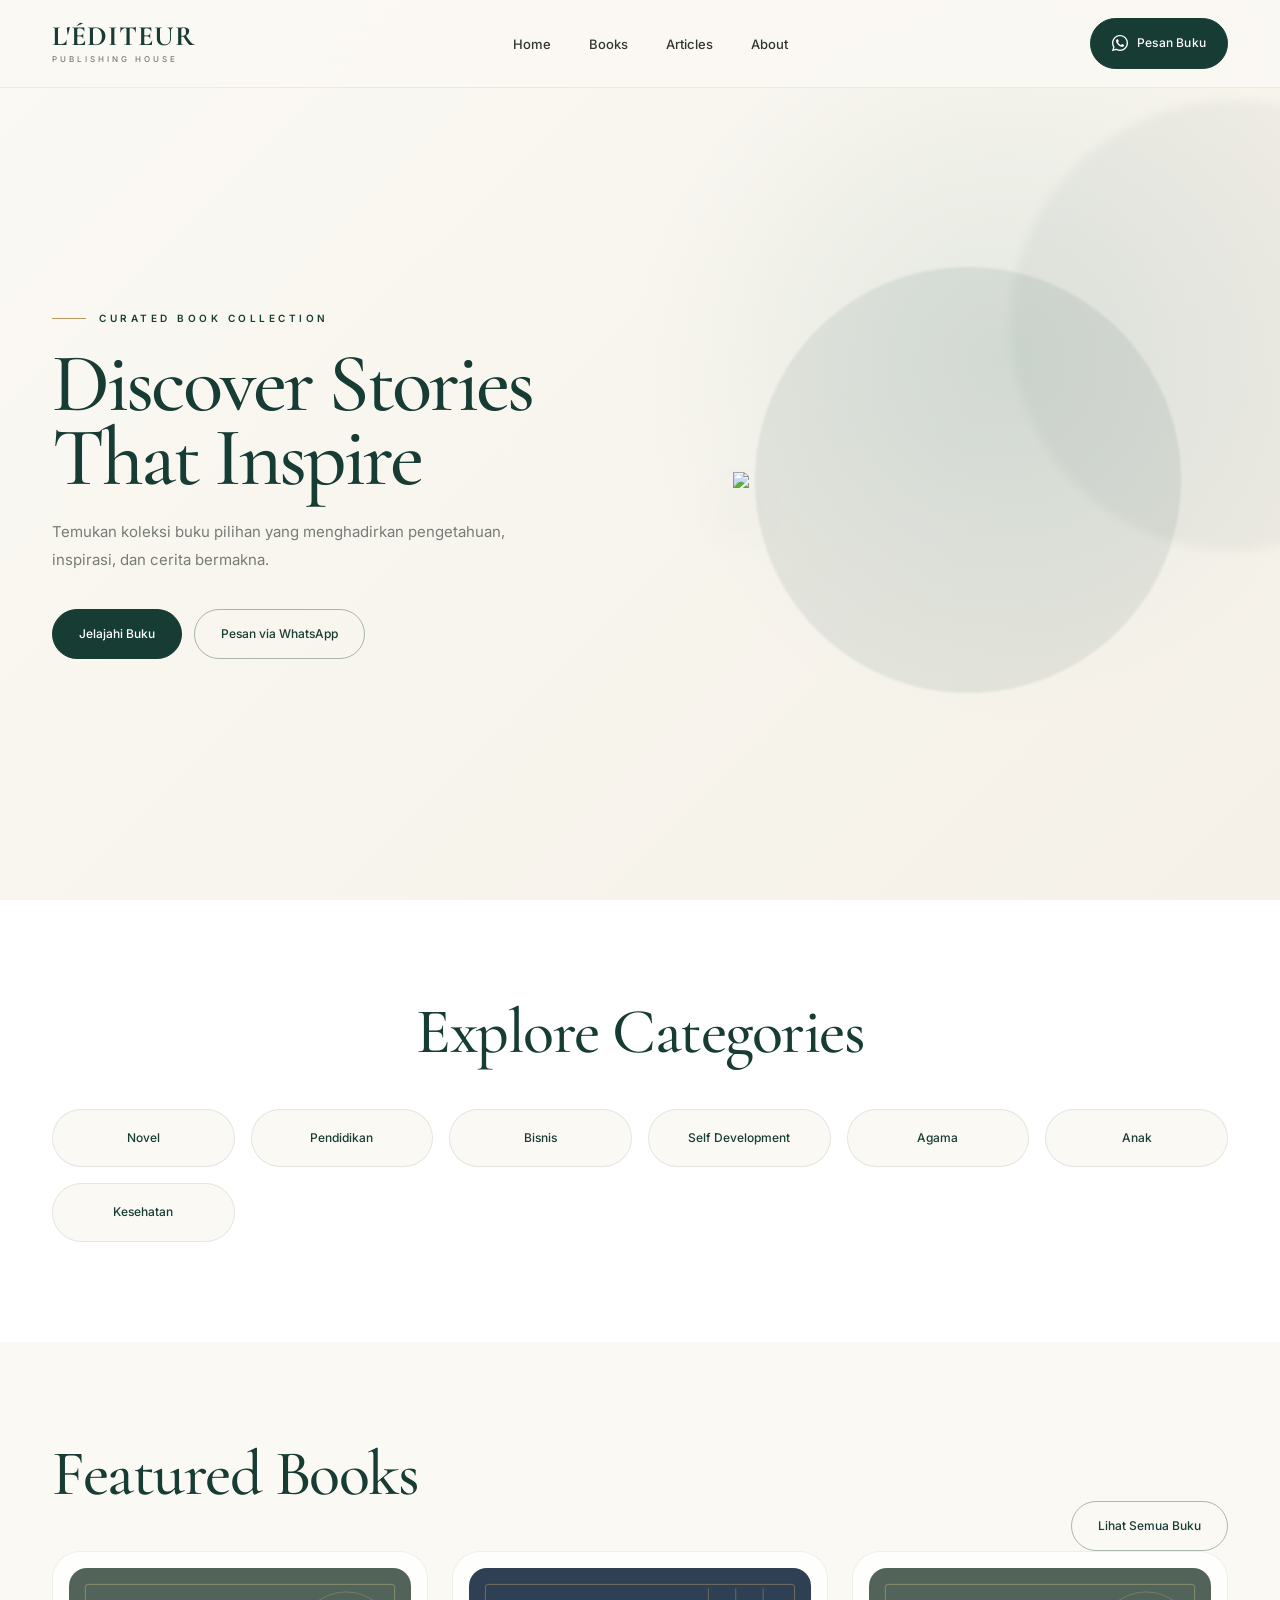
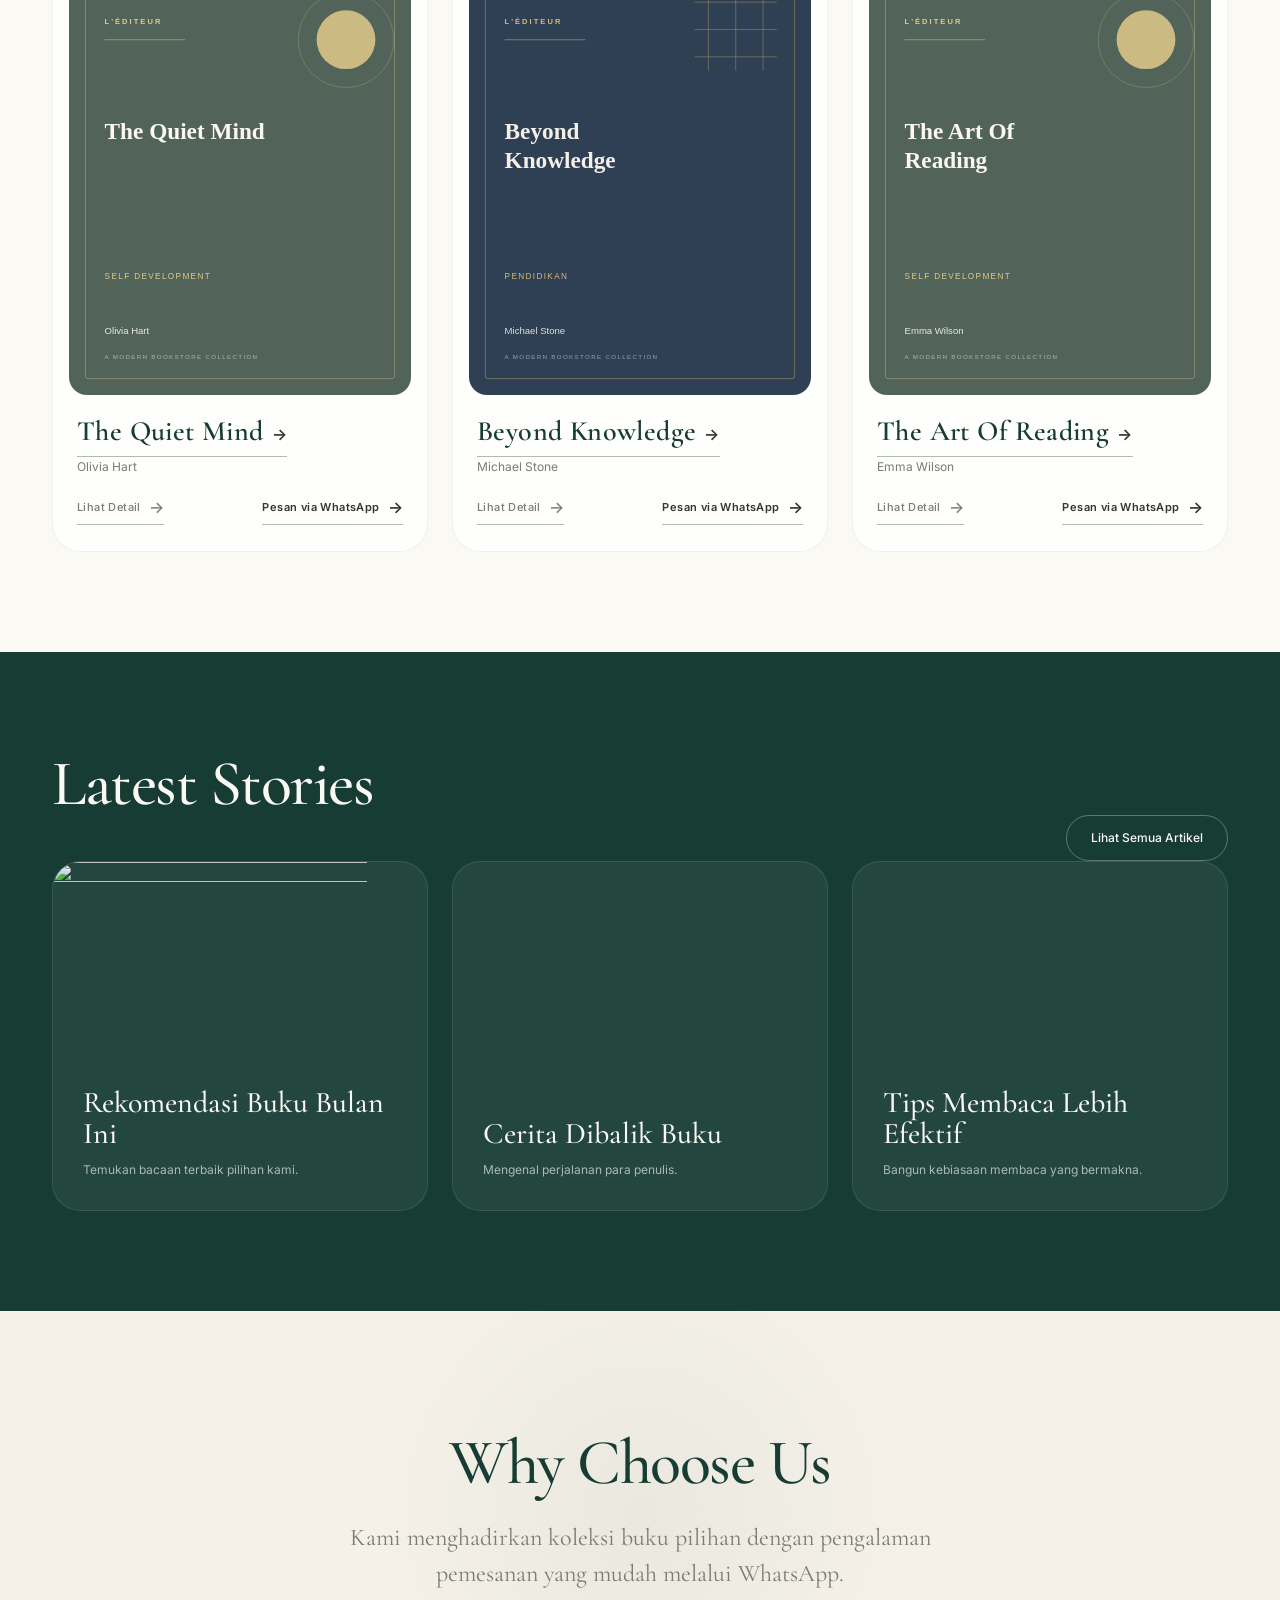
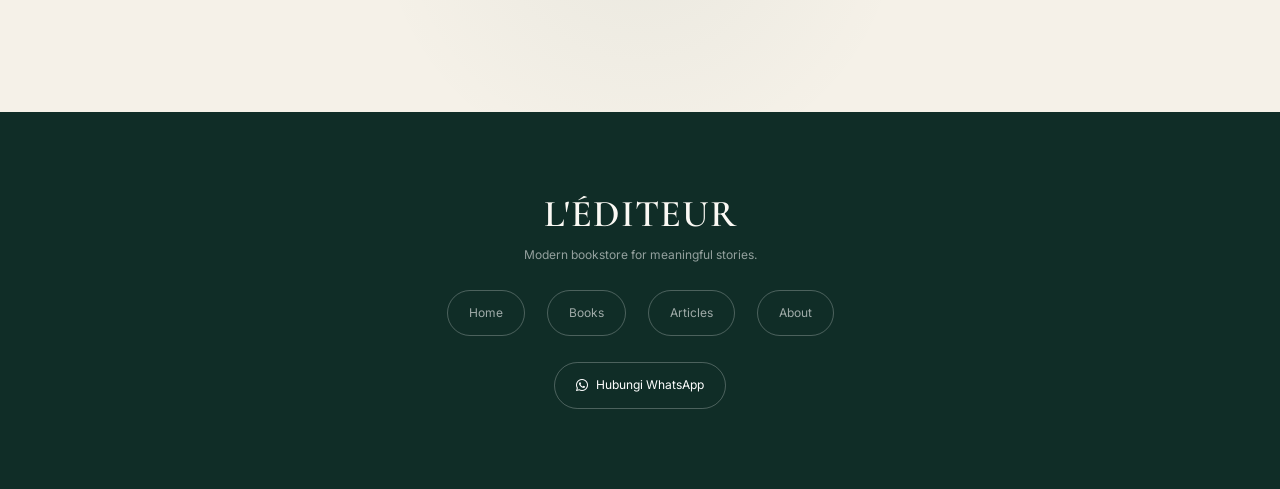
==== commit 6d5056ac: "add cover" ====
--- a/index.html
+++ b/index.html
@@ -140,7 +140,7 @@
                 <div class="col-md-4">
                     <div class="book-card">
                         <a href="book-detail.html?id=quiet-mind" class="book-thumb">
-                            <img src="https://placehold.co/500x625/173c34/f5f1e8?font=playfair-display&text=The+Quiet+Mind" alt="The Quiet Mind">
+                            <img src="" alt="The Quiet Mind">
                         </a>
                         <div class="book-content">
                             <a href="book-detail.html?id=quiet-mind" class="book-title-link">
@@ -161,7 +161,7 @@
                 <div class="col-md-4">
                     <div class="book-card">
                         <a href="book-detail.html?id=beyond-knowledge" class="book-thumb">
-                            <img src="https://placehold.co/500x625/173c34/f5f1e8?font=playfair-display&text=Beyond+Knowledge" alt="Beyond Knowledge">
+                            <img src="" alt="Beyond Knowledge">
                         </a>
                         <div class="book-content">
                             <a href="book-detail.html?id=beyond-knowledge" class="book-title-link">
@@ -182,7 +182,7 @@
                 <div class="col-md-4">
                     <div class="book-card">
                         <a href="book-detail.html?id=art-of-reading" class="book-thumb">
-                            <img src="https://placehold.co/500x625/173c34/f5f1e8?font=playfair-display&text=The+Art+Of+Reading" alt="The Art Of Reading">
+                            <img src="" alt="The Art Of Reading">
                         </a>
                         <div class="book-content">
                             <a href="book-detail.html?id=art-of-reading" class="book-title-link">
@@ -276,7 +276,18 @@
     </footer>
     <!-- Bootstrap JS -->
     <script src="https://cdn.jsdelivr.net/npm/bootstrap@5.3.3/dist/js/bootstrap.bundle.min.js"></script>
+    <script src="js/data.js"></script>
     <script src="js/script.js"></script>
+    <script>
+        document.addEventListener("DOMContentLoaded", () => {
+            ["quiet-mind", "beyond-knowledge", "art-of-reading"].forEach((id) => {
+                const book = booksData.find((item) => item.id === id);
+                const card = document.querySelector(`a[href="book-detail.html?id=${id}"]`);
+                const image = card?.querySelector("img");
+                if (book && image) { image.src = getBookCover(book); }
+            });
+        });
+    </script>
 </body>
 
 </html>
--- a/css/pages.css
+++ b/css/pages.css
@@ -799,3 +799,35 @@
         padding-top: 140px;
     }
 }
+
+
+/* =========================
+   BOOK METADATA
+   ========================= */
+.book-meta {
+    display: flex;
+    justify-content: space-between;
+    align-items: center;
+    gap: 12px;
+    margin: 12px 0 16px;
+    padding-top: 10px;
+    border-top: 1px solid rgba(23, 60, 52, 0.08);
+    font-size: 11px;
+    color: var(--muted);
+}
+.book-meta span:first-child { color: var(--gold); font-weight: 600; }
+.detail-book-meta {
+    display: grid;
+    grid-template-columns: repeat(4, minmax(0, 1fr));
+    gap: 10px;
+    margin: 24px 0 30px;
+}
+.detail-book-meta > div {
+    padding: 14px 12px;
+    border: 1px solid rgba(23, 60, 52, 0.08);
+    border-radius: 12px;
+    background: rgba(255,255,255,.55);
+}
+.detail-book-meta small { display:block; margin-bottom:5px; font-size:9px; text-transform:uppercase; letter-spacing:1.2px; color:var(--muted); }
+.detail-book-meta strong { font-size:14px; color:var(--green); }
+@media (max-width: 575px) { .detail-book-meta { grid-template-columns: repeat(2, minmax(0,1fr)); } }
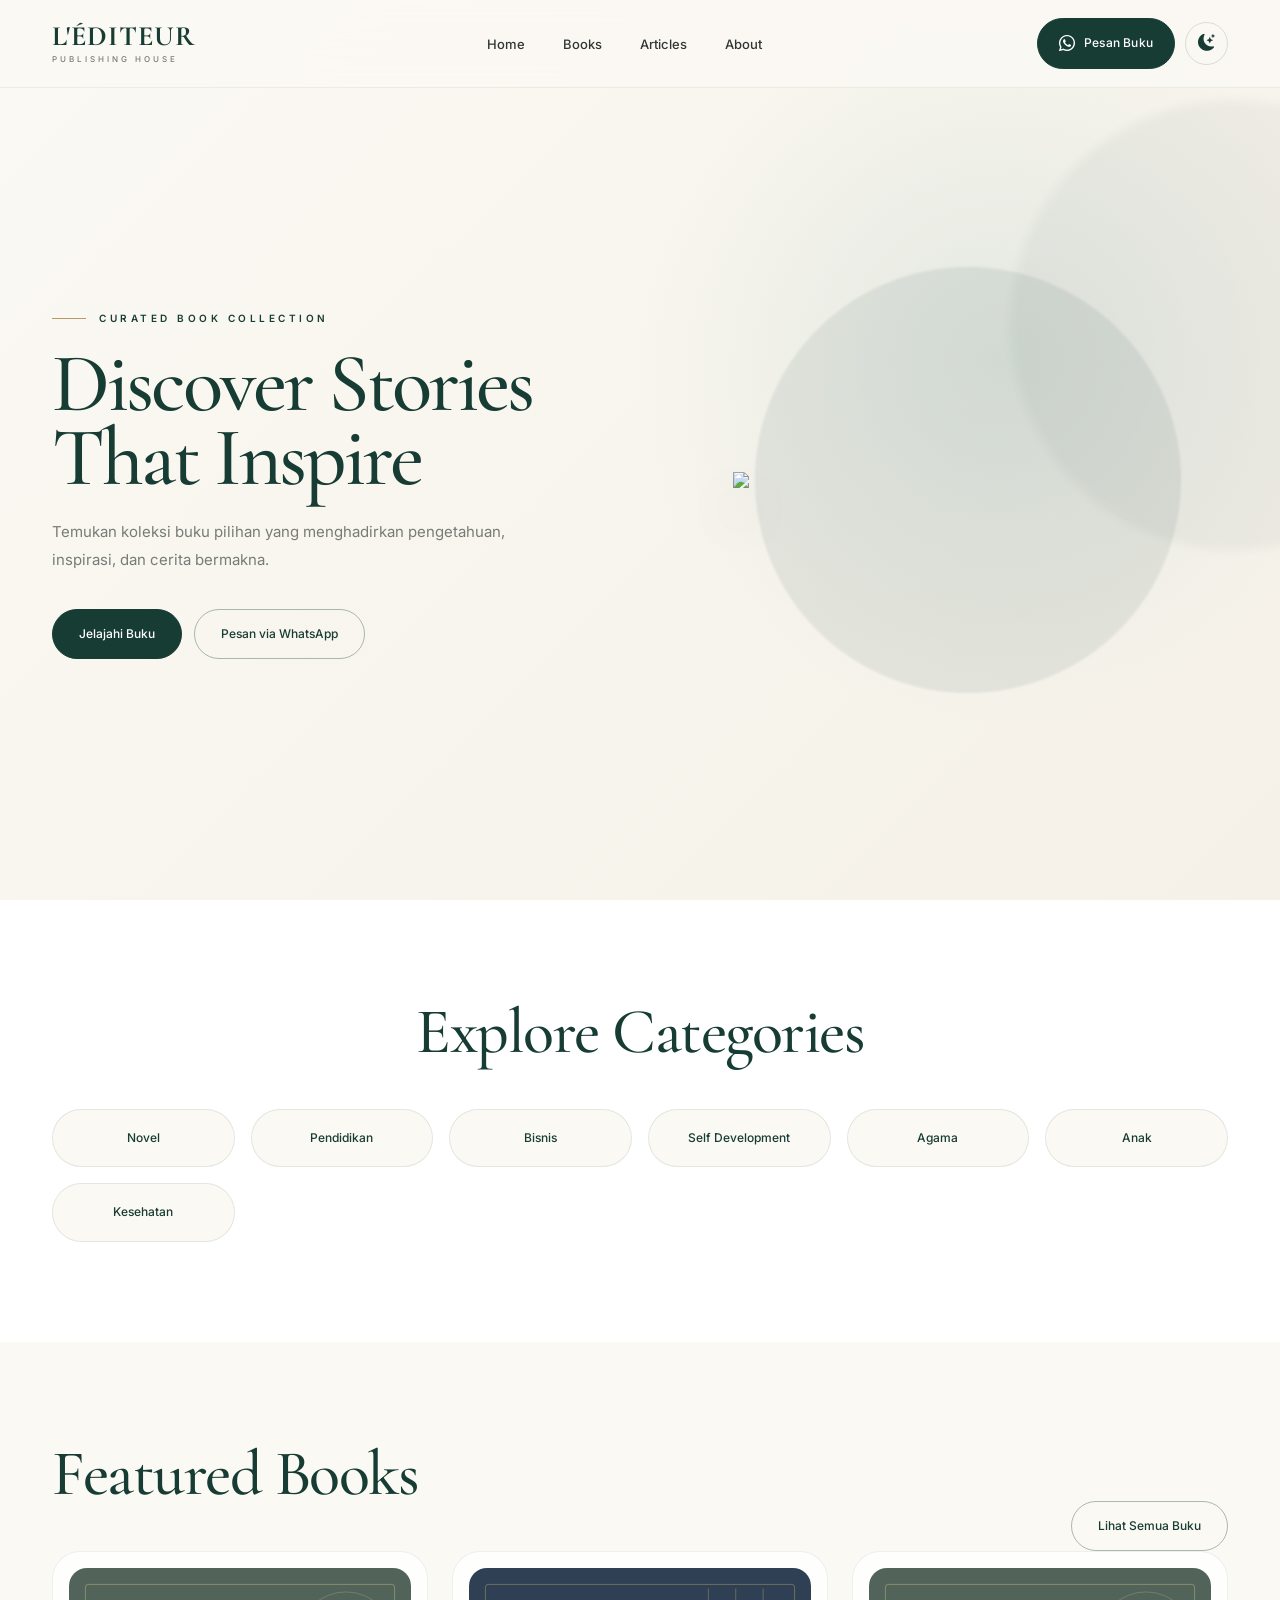
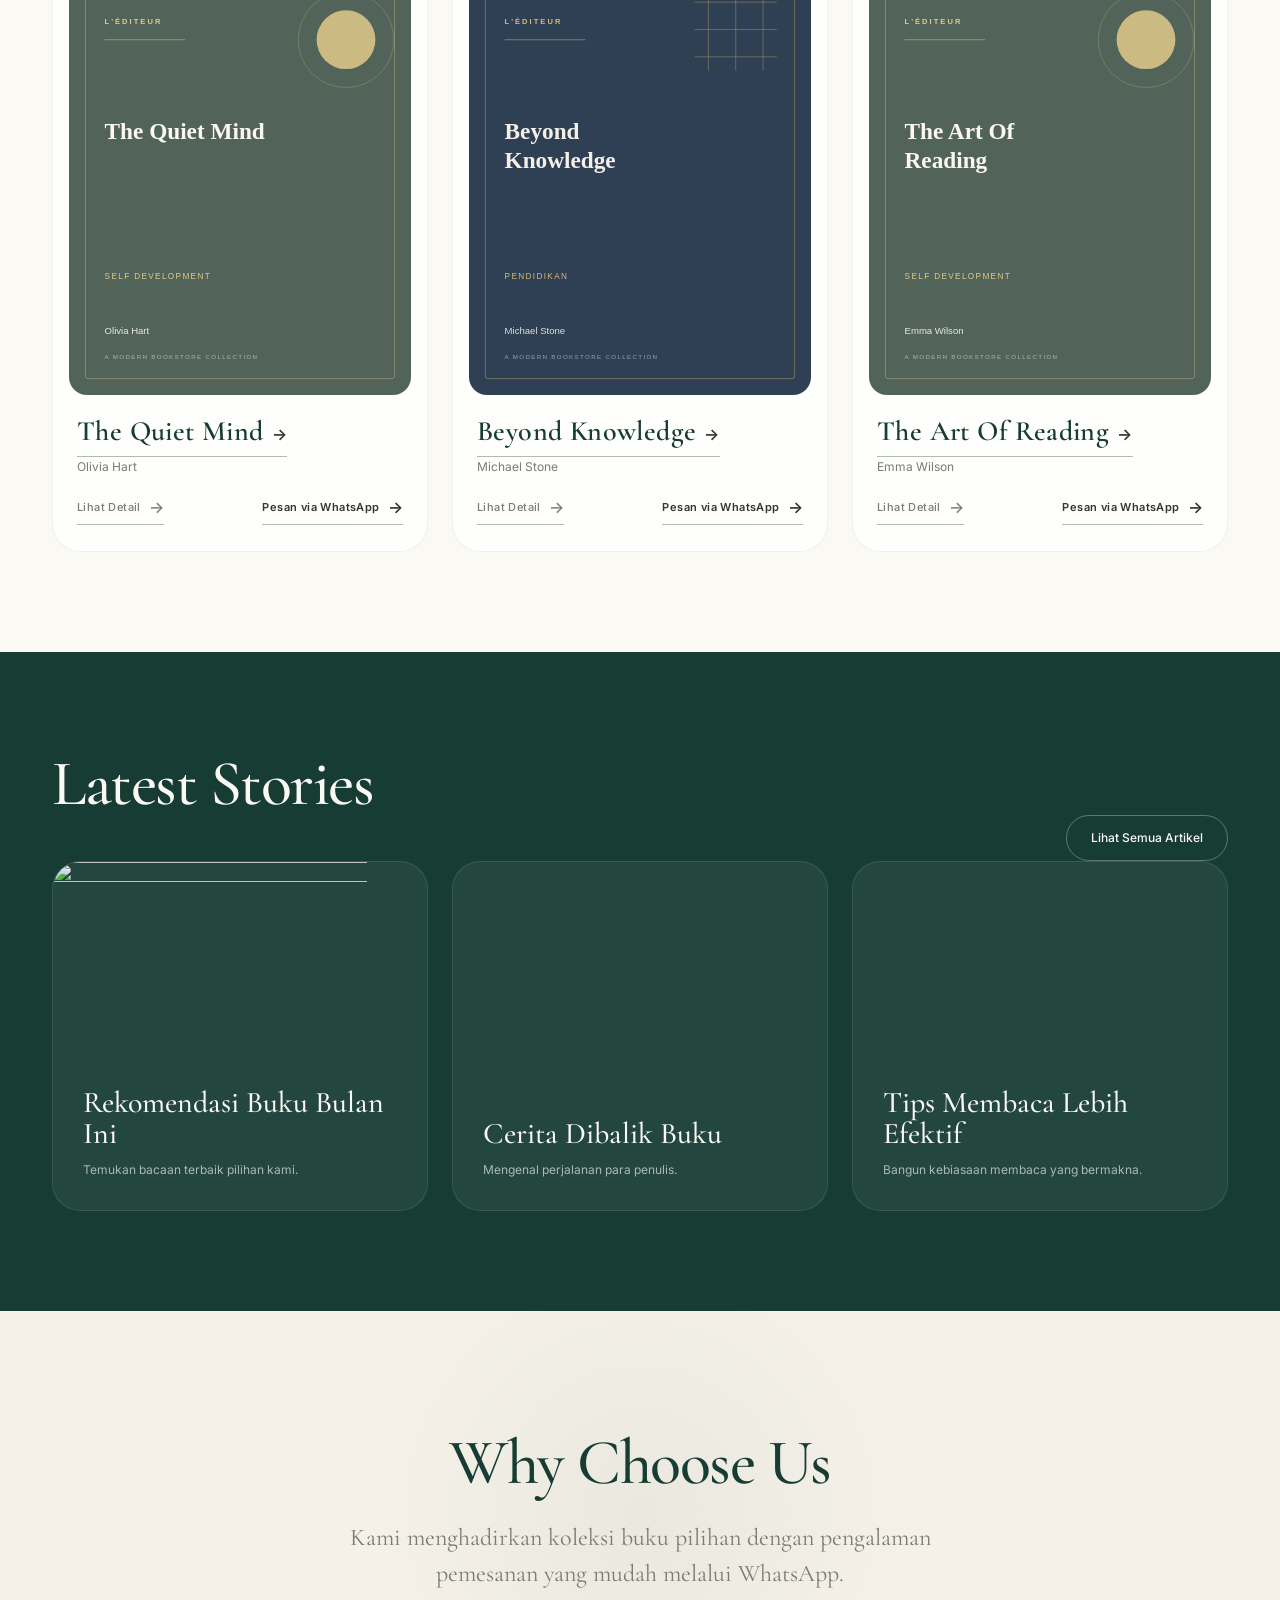
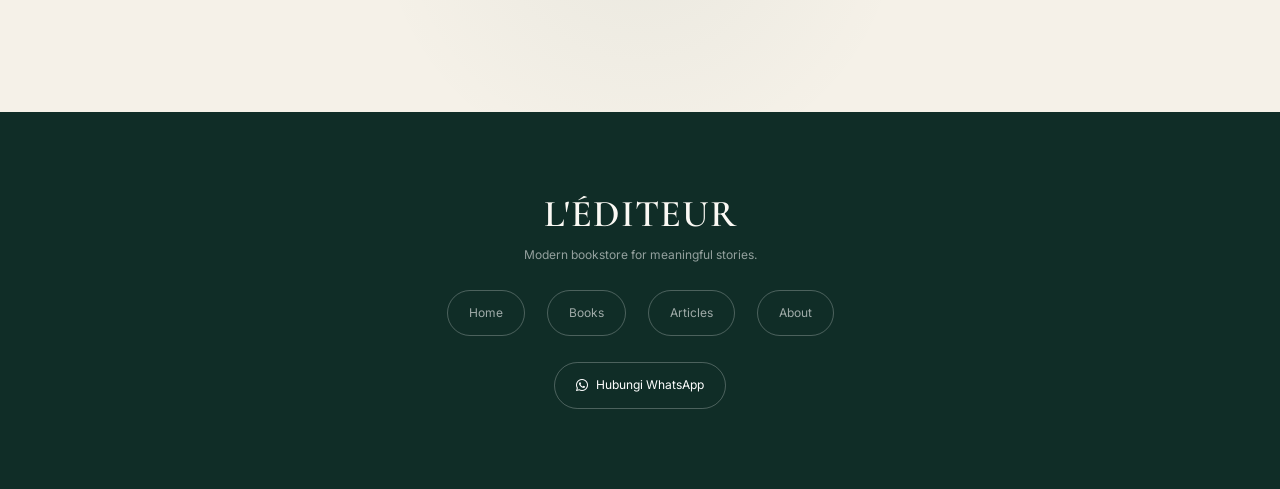
==== commit 51a69823: "dark mode" ====
--- a/index.html
+++ b/index.html
@@ -21,6 +21,16 @@
 </head>
 
 <body>
+
+    <script>
+        (function () {
+            const theme = localStorage.getItem("theme");
+
+            if (theme === "dark") {
+                document.body.classList.add("dark-mode");
+            }
+        })();
+    </script>
     <!-- ================= NAVBAR ================= -->
     <nav class="navbar navbar-expand-lg fixed-top">
         <div class="container">
@@ -52,6 +62,11 @@
                     </li>
                 </ul> <a href="https://wa.me/628123456789" class="btn-whatsapp"> <i class="bi bi-whatsapp"></i>
                     Pesan Buku </a>
+
+                <button type="button" class="theme-toggle" id="themeToggle" aria-label="Aktifkan Dark Mode"
+                    title="Dark Mode">
+                    <i class="bi bi-moon-stars-fill" id="themeIcon"></i>
+                </button>
             </div>
         </div>
     </nav>
--- a/css/style.css
+++ b/css/style.css
@@ -44,6 +44,202 @@
         all 0.35s cubic-bezier(0.22, 1, 0.36, 1);
 }
 
+
+/* =========================================================
+   DARK MODE VARIABLES
+   ========================================================= */
+
+body.dark-mode {
+    --ivory: #171a18;
+    --ivory-light: #101311;
+    --cream: #222723;
+
+    --green: #d5e4dd;
+    --green-dark: #b9cec5;
+    --green-soft: #2b3731;
+
+    --charcoal: #f1f4f2;
+    --text: #dce2de;
+    --muted: #9ba59f;
+
+    --white: #1b201d;
+    --gold: #d2b56f;
+
+    --shadow-sm:
+        0 8px 30px rgba(0, 0, 0, 0.25);
+
+    --shadow-md:
+        0 20px 55px rgba(0, 0, 0, 0.35);
+}
+
+
+/* =========================================================
+   DARK MODE
+   ========================================================= */
+
+body {
+    transition:
+        background-color 0.35s ease,
+        color 0.35s ease;
+}
+
+.navbar {
+    transition:
+        background-color 0.35s ease,
+        border-color 0.35s ease,
+        box-shadow 0.35s ease;
+}
+
+body.dark-mode .navbar {
+    background: rgba(16, 19, 17, 0.90);
+    border-bottom-color: rgba(213, 228, 221, 0.08);
+}
+
+body.dark-mode .navbar.scrolled {
+    background: rgba(16, 19, 17, 0.97);
+    box-shadow: 0 10px 40px rgba(0, 0, 0, 0.30);
+}
+
+
+/* Navbar brand */
+
+body.dark-mode .navbar-brand {
+    color: var(--green) !important;
+}
+
+
+/* Navbar links */
+
+body.dark-mode .nav-link {
+    color: var(--text) !important;
+}
+
+body.dark-mode .nav-link:hover {
+    color: var(--green) !important;
+}
+
+
+/* Hamburger */
+
+body.dark-mode .navbar-toggler {
+    background: rgba(255, 255, 255, 0.05);
+}
+
+body.dark-mode .navbar-toggler-icon {
+    filter: invert(1);
+}
+
+
+/* Hero */
+
+body.dark-mode .hero {
+    background:
+        radial-gradient(
+            circle at 78% 40%,
+            rgba(70, 100, 87, 0.22),
+            transparent 32%
+        ),
+        linear-gradient(
+            135deg,
+            var(--ivory-light),
+            var(--ivory)
+        );
+}
+
+
+/* Category */
+
+body.dark-mode .category {
+    background: var(--white);
+}
+
+
+/* Cards */
+
+body.dark-mode .book-card,
+body.dark-mode .article-card,
+body.dark-mode .article-card-light {
+    background: var(--white);
+    border-color: rgba(213, 228, 221, 0.10);
+}
+
+
+/* Buttons */
+
+body.dark-mode .btn-outline-custom {
+    border-color: rgba(213, 228, 221, 0.30);
+    color: var(--green);
+}
+
+body.dark-mode .btn-outline-custom:hover {
+    background: rgba(213, 228, 221, 0.08);
+}
+
+
+/* General transition */
+
+body.dark-mode section,
+body.dark-mode footer,
+body.dark-mode .category,
+body.dark-mode .book-card,
+body.dark-mode .article-card,
+body.dark-mode .article-card-light {
+    transition:
+        background-color 0.35s ease,
+        border-color 0.35s ease,
+        color 0.35s ease;
+}
+
+
+/* =========================================================
+   DARK MODE TOGGLE
+   ========================================================= */
+
+.theme-toggle {
+    width: 43px;
+    height: 43px;
+
+    display: inline-flex;
+    align-items: center;
+    justify-content: center;
+
+    margin-left: 10px;
+
+    border: 1px solid rgba(23, 60, 52, 0.15);
+    border-radius: 50%;
+
+    background: transparent;
+
+    color: var(--green);
+
+    font-size: 17px;
+
+    cursor: pointer;
+
+    transition: var(--transition);
+}
+
+.theme-toggle:hover {
+    background: var(--green);
+    color: var(--white);
+
+    transform: rotate(12deg) scale(1.05);
+}
+
+body.dark-mode .theme-toggle {
+    border-color: rgba(213, 228, 221, 0.18);
+}
+
+
+/* Mobile */
+
+@media (max-width: 991.98px) {
+
+    .theme-toggle {
+        margin: 12px 0;
+    }
+
+}
 
 /* =========================
    2. RESET
--- a/css/pages.css
+++ b/css/pages.css
@@ -815,19 +815,774 @@
     font-size: 11px;
     color: var(--muted);
 }
-.book-meta span:first-child { color: var(--gold); font-weight: 600; }
+
+.book-meta span:first-child {
+    color: var(--gold);
+    font-weight: 600;
+}
+
 .detail-book-meta {
     display: grid;
     grid-template-columns: repeat(4, minmax(0, 1fr));
     gap: 10px;
     margin: 24px 0 30px;
 }
-.detail-book-meta > div {
+
+.detail-book-meta>div {
     padding: 14px 12px;
     border: 1px solid rgba(23, 60, 52, 0.08);
     border-radius: 12px;
-    background: rgba(255,255,255,.55);
-}
-.detail-book-meta small { display:block; margin-bottom:5px; font-size:9px; text-transform:uppercase; letter-spacing:1.2px; color:var(--muted); }
-.detail-book-meta strong { font-size:14px; color:var(--green); }
-@media (max-width: 575px) { .detail-book-meta { grid-template-columns: repeat(2, minmax(0,1fr)); } }
+    background: rgba(255, 255, 255, .55);
+}
+
+.detail-book-meta small {
+    display: block;
+    margin-bottom: 5px;
+    font-size: 9px;
+    text-transform: uppercase;
+    letter-spacing: 1.2px;
+    color: var(--muted);
+}
+
+.detail-book-meta strong {
+    font-size: 14px;
+    color: var(--green);
+}
+
+@media (max-width: 575px) {
+    .detail-book-meta {
+        grid-template-columns: repeat(2, minmax(0, 1fr));
+    }
+}
+
+
+/* =========================================================
+   OPEN LIBRARY API
+   ========================================================= */
+
+
+.api-library-section {
+
+    padding: 80px 0;
+
+    margin-top: 40px;
+
+}
+
+
+.api-library-header {
+
+    margin-bottom: 30px;
+
+}
+
+
+.api-library-header .subtitle {
+
+    margin-bottom: 10px;
+
+    font-size: 12px;
+
+    letter-spacing: 3px;
+
+    font-weight: 600;
+
+}
+
+
+.api-library-header h2 {
+
+    margin-bottom: 10px;
+
+    font-family:
+        "Cormorant Garamond",
+        serif;
+
+    font-size: 48px;
+
+    font-weight: 500;
+
+}
+
+
+.api-library-header p:last-child {
+
+    max-width: 650px;
+
+    color: #666;
+
+}
+
+
+/* =========================================================
+   SEARCH
+   ========================================================= */
+
+
+.api-search-box {
+
+    display: flex;
+
+    gap: 12px;
+
+    max-width: 800px;
+
+    margin-bottom: 25px;
+
+}
+
+
+.api-search-box input {
+
+    flex: 1;
+
+    padding: 16px 22px;
+
+    border: 1px solid #ddd;
+
+    border-radius: 30px;
+
+    outline: none;
+
+    background: #fff;
+
+    font-family:
+        "Inter",
+        sans-serif;
+
+    font-size: 15px;
+
+}
+
+
+.api-search-box input:focus {
+
+    border-color: #123f35;
+
+}
+
+
+.api-search-box button {
+
+    min-width: 120px;
+
+    padding: 16px 28px;
+
+    border: none;
+
+    border-radius: 30px;
+
+    background: #123f35;
+
+    color: #fff;
+
+    font-family:
+        "Inter",
+        sans-serif;
+
+    cursor: pointer;
+
+}
+
+
+.api-search-box button:hover {
+
+    opacity: 0.9;
+
+}
+
+
+.api-search-box button:disabled {
+
+    opacity: 0.7;
+
+    cursor: wait;
+
+}
+
+
+/* =========================================================
+   STATUS
+   ========================================================= */
+
+
+.api-status {
+
+    min-height: 24px;
+
+    margin-bottom: 25px;
+
+    color: #666;
+
+    font-size: 14px;
+
+}
+
+
+/* =========================================================
+   BOOK GRID
+   ========================================================= */
+
+
+.api-book-grid {
+
+    display: grid;
+
+    grid-template-columns:
+        repeat(5, 1fr);
+
+    gap: 24px;
+
+}
+
+
+/* =========================================================
+   BOOK CARD
+   ========================================================= */
+
+
+.api-book-card {
+
+    overflow: hidden;
+
+    background: #fff;
+
+    border:
+        1px solid #e9e9e9;
+
+    border-radius: 12px;
+
+    transition:
+        transform 0.25s ease,
+        box-shadow 0.25s ease;
+
+}
+
+
+.api-book-card:hover {
+
+    transform:
+        translateY(-5px);
+
+    box-shadow:
+        0 12px 30px rgba(0, 0, 0, 0.08);
+
+}
+
+
+/* =========================================================
+   COVER
+   ========================================================= */
+
+
+.api-book-cover {
+
+    width: 100%;
+
+    height: 320px;
+
+    background: #f3f3f3;
+
+    overflow: hidden;
+
+}
+
+
+.api-book-cover img {
+
+    width: 100%;
+
+    height: 100%;
+
+    display: block;
+
+    object-fit: cover;
+
+}
+
+
+/* =========================================================
+   NO COVER
+   ========================================================= */
+
+
+.api-no-cover {
+
+    width: 100%;
+
+    height: 100%;
+
+    display: flex;
+
+    flex-direction: column;
+
+    align-items: center;
+
+    justify-content: center;
+
+    gap: 10px;
+
+    background:
+        linear-gradient(135deg,
+            #eeeeee,
+            #dddddd);
+
+    color: #777;
+
+}
+
+
+.api-no-cover i {
+
+    font-size: 42px;
+
+}
+
+
+.api-no-cover span {
+
+    font-size: 13px;
+
+}
+
+
+/* =========================================================
+   BOOK INFO
+   ========================================================= */
+
+
+.api-book-info {
+
+    padding: 18px;
+
+}
+
+
+.api-book-info h3 {
+
+    margin: 0 0 10px;
+
+    font-family:
+        "Cormorant Garamond",
+        serif;
+
+    font-size: 22px;
+
+    font-weight: 600;
+
+    line-height: 1.2;
+
+}
+
+
+.api-book-author {
+
+    margin: 0 0 8px;
+
+    color: #555;
+
+    font-size: 14px;
+
+}
+
+
+.api-book-year {
+
+    margin: 0;
+
+    color: #888;
+
+    font-size: 13px;
+
+}
+
+
+/* =========================================================
+   RESPONSIVE
+   ========================================================= */
+
+
+@media (max-width: 1200px) {
+
+    .api-book-grid {
+
+        grid-template-columns:
+            repeat(4, 1fr);
+
+    }
+
+}
+
+
+@media (max-width: 992px) {
+
+    .api-book-grid {
+
+        grid-template-columns:
+            repeat(3, 1fr);
+
+    }
+
+}
+
+
+@media (max-width: 768px) {
+
+    .api-library-section {
+
+        padding: 60px 0;
+
+    }
+
+
+    .api-library-header h2 {
+
+        font-size: 40px;
+
+    }
+
+
+    .api-search-box {
+
+        flex-direction: column;
+
+    }
+
+
+    .api-search-box button {
+
+        width: 100%;
+
+    }
+
+
+    .api-book-grid {
+
+        grid-template-columns:
+            repeat(2, 1fr);
+
+    }
+
+}
+
+
+@media (max-width: 576px) {
+
+    .api-book-grid {
+
+        grid-template-columns:
+            1fr;
+
+    }
+
+
+    .api-book-cover {
+
+        height: 360px;
+
+    }
+
+}
+
+
+/* =========================================================
+   DARK MODE — INNER PAGES
+   ========================================================= */
+
+
+/* Page header */
+
+body.dark-mode .page-header {
+    background: var(--ivory-light);
+}
+
+body.dark-mode .page-header h1 {
+    color: var(--green);
+}
+
+body.dark-mode .page-desc {
+    color: var(--muted);
+}
+
+
+/* Breadcrumb */
+
+body.dark-mode .breadcrumb-custom {
+    color: var(--muted);
+}
+
+body.dark-mode .breadcrumb-custom a {
+    color: var(--green);
+}
+
+
+/* Toolbar */
+
+body.dark-mode .catalog-toolbar {
+    background: var(--ivory-light);
+}
+
+body.dark-mode .toolbar-panel {
+    background: var(--white);
+    border-color: rgba(213, 228, 221, 0.10);
+}
+
+
+/* Filter */
+
+body.dark-mode .filter-btn,
+body.dark-mode .filter-pill {
+    background: var(--ivory-light);
+    border-color: rgba(213, 228, 221, 0.12);
+    color: var(--text);
+}
+
+body.dark-mode .filter-btn:hover,
+body.dark-mode .filter-btn.active,
+body.dark-mode .filter-pill:hover,
+body.dark-mode .filter-pill.active {
+    background: var(--green);
+    border-color: var(--green);
+    color: var(--white);
+}
+
+
+/* Search */
+
+body.dark-mode .search-box,
+body.dark-mode .search-input,
+body.dark-mode input,
+body.dark-mode textarea,
+body.dark-mode select {
+    background: var(--white);
+    color: var(--text);
+    border-color: rgba(213, 228, 221, 0.15);
+}
+
+body.dark-mode input::placeholder,
+body.dark-mode textarea::placeholder {
+    color: var(--muted);
+}
+
+
+/* Book cards */
+
+body.dark-mode .book-card {
+    background: var(--white);
+    border-color: rgba(213, 228, 221, 0.10);
+}
+
+body.dark-mode .book-card h3,
+body.dark-mode .book-card h4 {
+    color: var(--charcoal);
+}
+
+body.dark-mode .book-card p {
+    color: var(--muted);
+}
+
+
+/* Book cover */
+
+body.dark-mode .book-cover {
+    background: var(--cream);
+}
+
+
+/* Book tags */
+
+body.dark-mode .book-tag {
+    background: var(--green-soft);
+    color: var(--green);
+}
+
+
+/* Result count */
+
+body.dark-mode .results-count {
+    color: var(--muted);
+}
+
+
+/* Detail page */
+
+body.dark-mode .detail-section,
+body.dark-mode .related-section {
+    background: var(--ivory-light);
+}
+
+body.dark-mode .detail-title {
+    color: var(--green);
+}
+
+body.dark-mode .detail-author {
+    color: var(--muted);
+}
+
+body.dark-mode .detail-book-meta > div {
+    background: var(--white);
+    border-color: rgba(213, 228, 221, 0.10);
+}
+
+body.dark-mode .detail-book-meta strong {
+    color: var(--green);
+}
+
+body.dark-mode .detail-block h2 {
+    color: var(--charcoal);
+}
+
+body.dark-mode .detail-block p {
+    color: var(--muted);
+}
+
+body.dark-mode .detail-divider {
+    background: rgba(213, 228, 221, 0.10);
+}
+
+
+/* Highlight list */
+
+body.dark-mode .highlight-list li {
+    color: var(--text);
+}
+
+
+/* Not found */
+
+body.dark-mode .not-found-state {
+    background: var(--ivory-light);
+}
+
+body.dark-mode .not-found-state h1 {
+    color: var(--green);
+}
+
+body.dark-mode .not-found-state p {
+    color: var(--muted);
+}
+
+
+/* Articles */
+
+body.dark-mode .article-card,
+body.dark-mode .article-card-light {
+    background: var(--white);
+    border-color: rgba(213, 228, 221, 0.10);
+}
+
+body.dark-mode .article-card h3,
+body.dark-mode .article-card-light h3 {
+    color: var(--charcoal);
+}
+
+body.dark-mode .article-card p,
+body.dark-mode .article-card-light p {
+    color: var(--muted);
+}
+
+
+/* =========================================================
+   OPEN LIBRARY DARK MODE
+   ========================================================= */
+
+body.dark-mode .api-library-section {
+    background: var(--ivory-light);
+}
+
+body.dark-mode .api-library-header h2 {
+    color: var(--green);
+}
+
+body.dark-mode .api-library-header p,
+body.dark-mode .api-library-header p:last-child {
+    color: var(--muted);
+}
+
+
+/* Search */
+
+body.dark-mode .api-search-box input {
+    background: var(--white);
+    color: var(--text);
+    border-color: rgba(213, 228, 221, 0.15);
+}
+
+body.dark-mode .api-search-box input::placeholder {
+    color: var(--muted);
+}
+
+body.dark-mode .api-search-box input:focus {
+    border-color: var(--green);
+}
+
+
+/* Status */
+
+body.dark-mode .api-status {
+    color: var(--muted);
+}
+
+
+/* API Cards */
+
+body.dark-mode .api-book-card {
+    background: var(--white);
+    border-color: rgba(213, 228, 221, 0.10);
+}
+
+body.dark-mode .api-book-cover {
+    background: var(--cream);
+}
+
+body.dark-mode .api-book-info h3 {
+    color: var(--charcoal);
+}
+
+body.dark-mode .api-book-author {
+    color: var(--muted);
+}
+
+body.dark-mode .api-book-year {
+    color: var(--muted);
+}
+
+
+/* No cover */
+
+body.dark-mode .api-no-cover {
+    background:
+        linear-gradient(
+            135deg,
+            #292e2b,
+            #1f2421
+        );
+
+    color: var(--muted);
+}
+
+
+/* =========================================================
+   FOOTER
+   ========================================================= */
+
+body.dark-mode footer {
+    background: #0c0f0d;
+    color: var(--muted);
+}
+
+body.dark-mode footer h3 {
+    color: var(--green);
+}
+
+body.dark-mode footer p {
+    color: var(--muted);
+}
+
+body.dark-mode footer a {
+    color: var(--text);
+}
+
+body.dark-mode footer a:hover {
+    color: var(--green);
+}
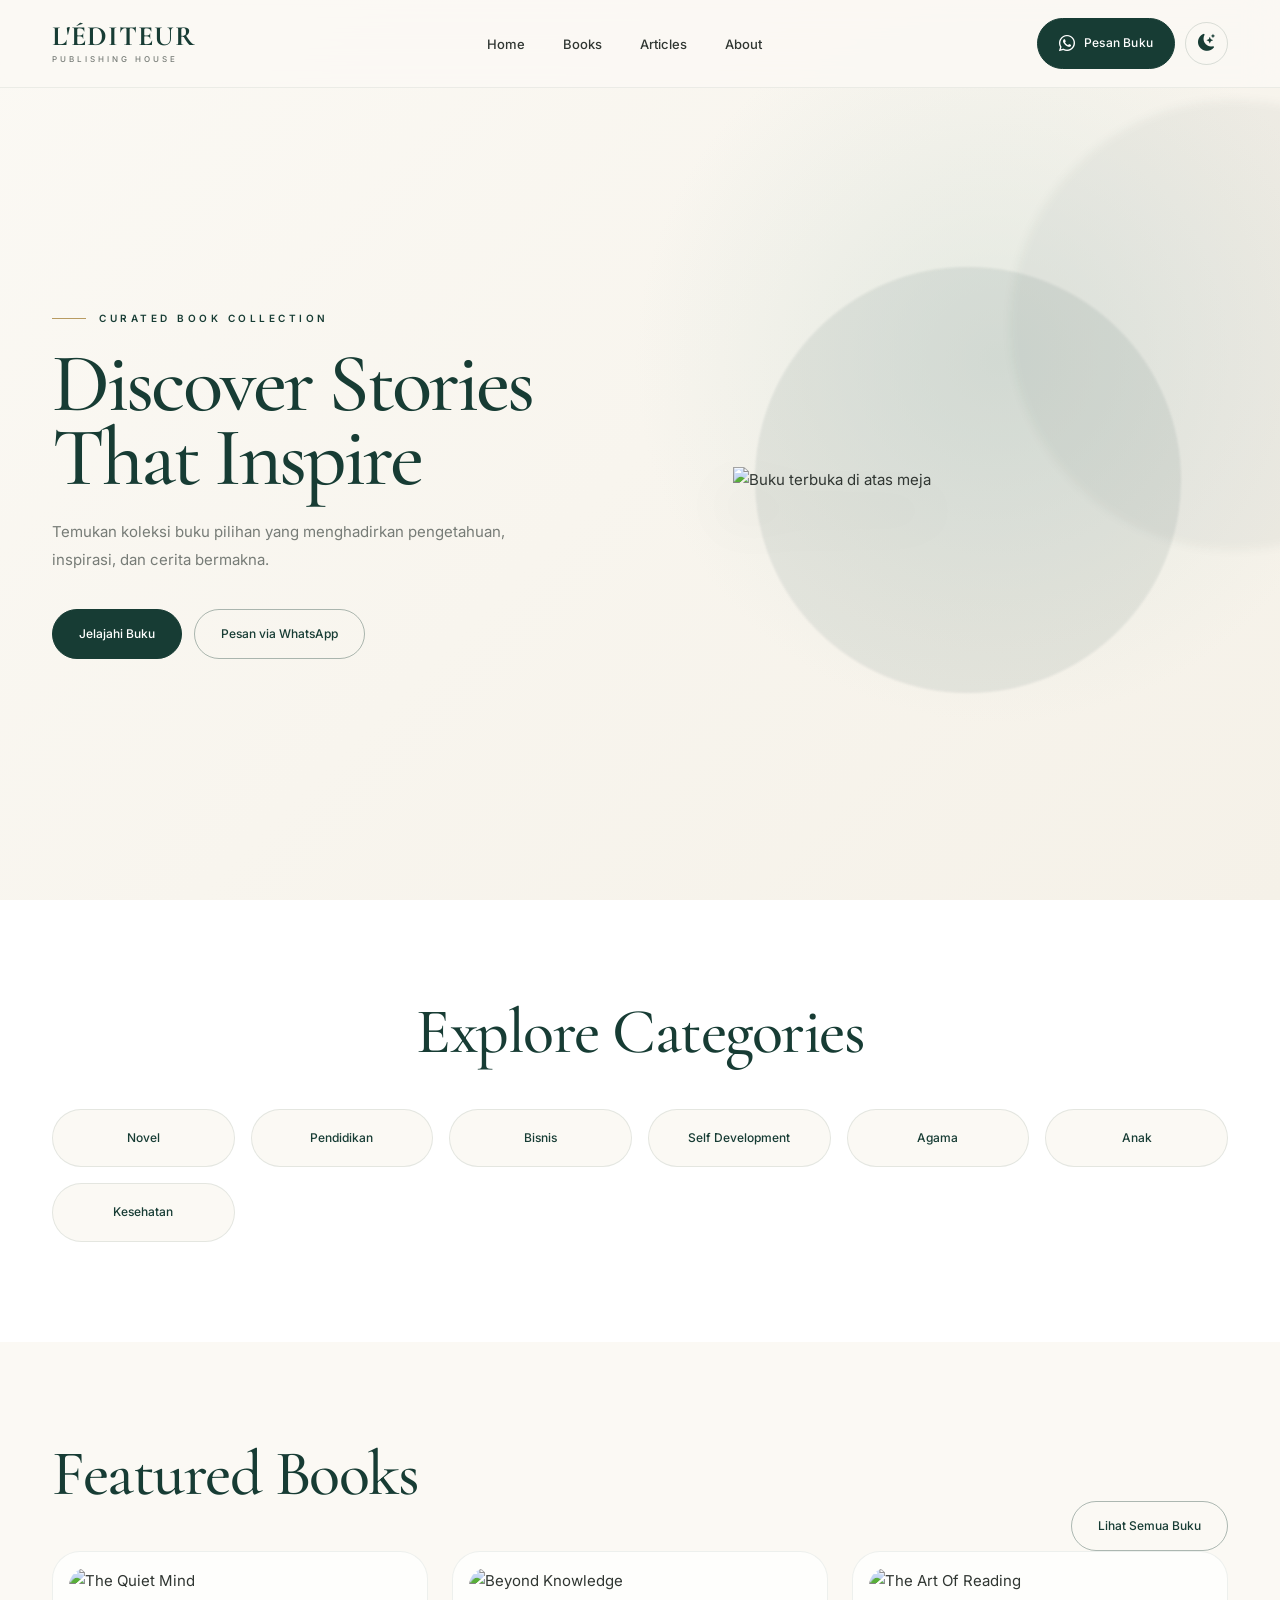
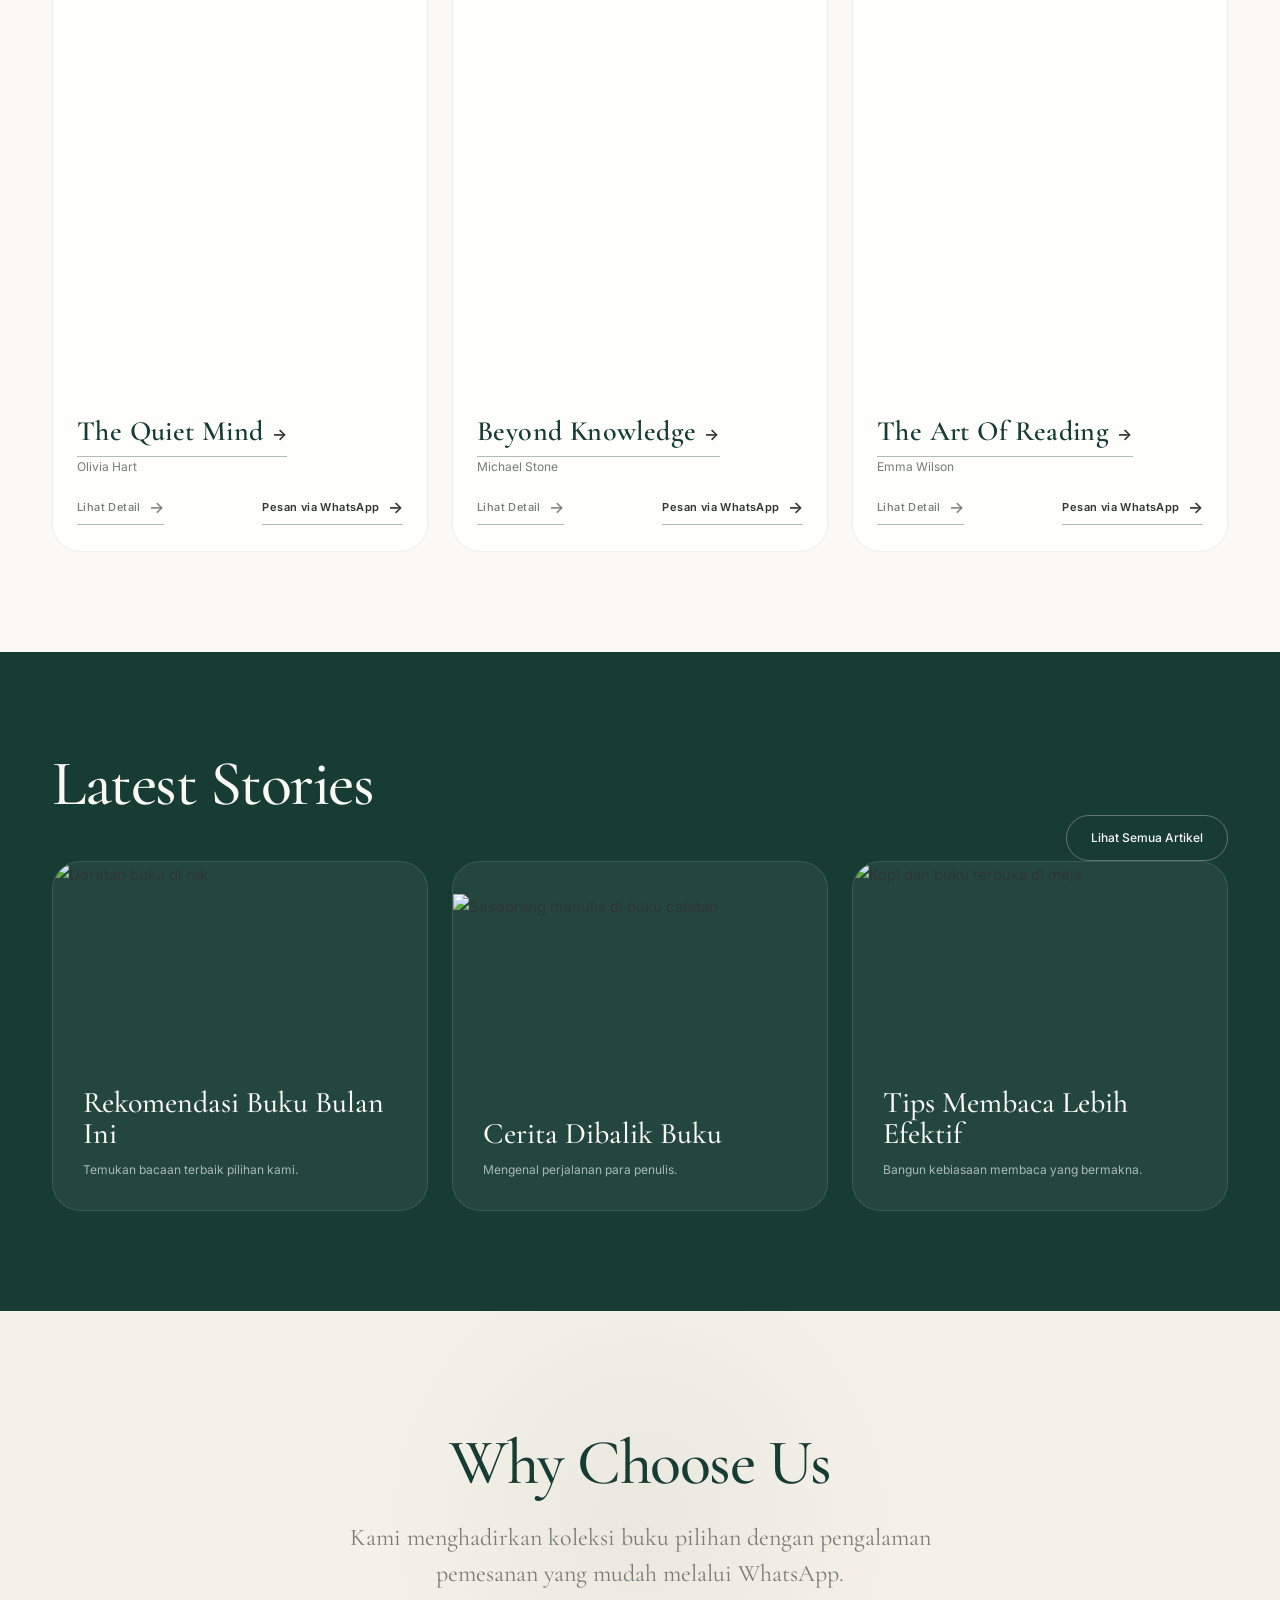
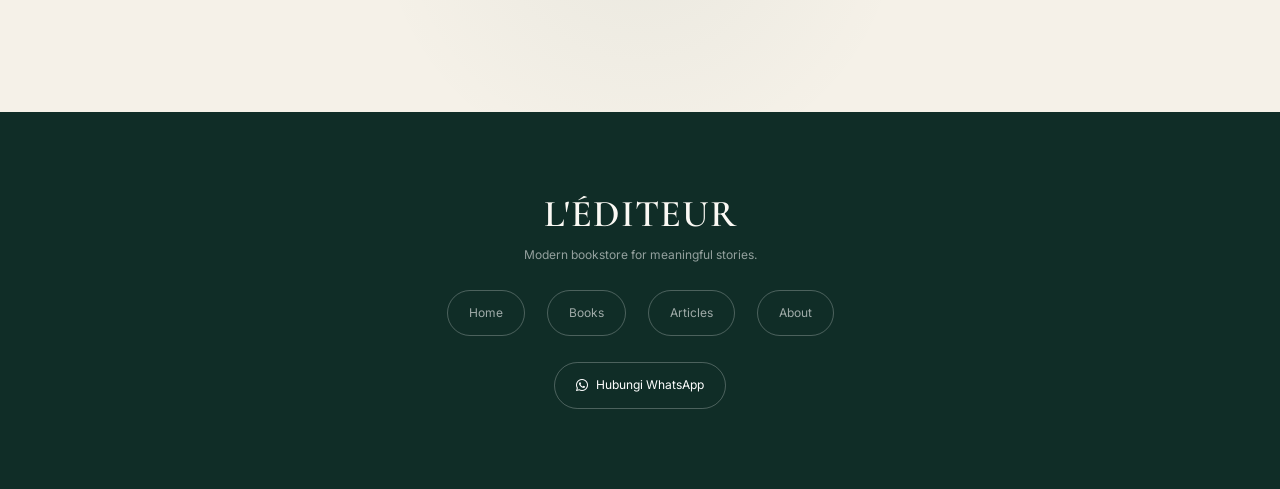
==== commit cc2021da: "kode" ====
--- a/index.html
+++ b/index.html
@@ -5,18 +5,19 @@
     <meta charset="UTF-8">
     <meta name="viewport" content="width=device-width, initial-scale=1.0">
     <title>L'Éditeur | Modern Bookstore</title>
-    <!-- Bootstrap -->
+
     <link href="https://cdn.jsdelivr.net/npm/bootstrap@5.3.3/dist/css/bootstrap.min.css" rel="stylesheet">
-    <!-- Bootstrap Icon -->
+
     <link rel="stylesheet" href="https://cdn.jsdelivr.net/npm/bootstrap-icons@1.11.3/font/bootstrap-icons.min.css">
-    <!-- Google Font -->
+
     <link rel="preconnect" href="https://fonts.googleapis.com">
     <link rel="preconnect" href="https://fonts.gstatic.com" crossorigin>
     <link
         href="https://fonts.googleapis.com/css2?family=Cormorant+Garamond:wght@400;500;600;700&family=Inter:wght@300;400;500;600&display=swap"
         rel="stylesheet">
-    <!-- Custom CSS -->
+
     <link rel="stylesheet" href="css/style.css">
+    <link rel="stylesheet" href="css/theme.css">
     <link rel="stylesheet" href="css/pages.css">
 </head>
 
@@ -31,7 +32,7 @@
             }
         })();
     </script>
-    <!-- ================= NAVBAR ================= -->
+
     <nav class="navbar navbar-expand-lg fixed-top">
         <div class="container">
             <a class="navbar-brand" href="#"> L'ÉDITEUR <span>
@@ -70,7 +71,7 @@
             </div>
         </div>
     </nav>
-    <!-- ================= HERO ================= -->
+
     <section class="hero">
         <div class="container">
             <div class="row align-items-center g-5">
@@ -92,12 +93,13 @@
                 </div>
                 <div class="col-lg-6">
                     <div class="hero-image">
-                        <img src="assets/hero-book.png" class="img-fluid">
-                    </div>
-                </div>
-            </div>
-        </div>
-    </section> <!-- ================= CATEGORY ================= -->
+                        <img src="https://images.unsplash.com/photo-1570471921087-4157ef59cd5e?q=80&w=1200&auto=format&fit=crop"
+                            alt="Buku terbuka di atas meja" class="img-fluid">
+                    </div>
+                </div>
+            </div>
+        </div>
+    </section>
     <section class="category">
         <div class="container">
             <h2 class="section-title">
@@ -142,7 +144,7 @@
             </div>
         </div>
     </section>
-    <!-- ================= BOOKS ================= -->
+
     <section id="books">
         <div class="container">
             <div class="section-header">
@@ -217,7 +219,7 @@
                 </div>
             </div>
         </div>
-    </section> <!-- ================= ARTICLES ================= -->
+    </section>
     <section id="articles" class="articles">
         <div class="container">
             <div class="section-header">
@@ -229,7 +231,8 @@
             <div class="row g-4">
                 <div class="col-lg-4">
                     <div class="article-card">
-                        <img src="assets/article-1.jpg">
+                        <img src="https://images.unsplash.com/photo-1755169057027-829a2a5bb878?q=80&w=800&auto=format&fit=crop"
+                            alt="Deretan buku di rak">
                         <h3>
                             Rekomendasi Buku Bulan Ini
                         </h3>
@@ -240,6 +243,8 @@
                 </div>
                 <div class="col-lg-4">
                     <div class="article-card">
+                        <img src="https://images.unsplash.com/photo-1654022963276-ef761eac346e?q=80&w=800&auto=format&fit=crop"
+                            alt="Seseorang menulis di buku catatan">
                         <h3>
                             Cerita Dibalik Buku
                         </h3>
@@ -250,6 +255,8 @@
                 </div>
                 <div class="col-lg-4">
                     <div class="article-card">
+                        <img src="https://images.unsplash.com/photo-1763541398521-1d4548ea3f5f?q=80&w=800&auto=format&fit=crop"
+                            alt="Kopi dan buku terbuka di meja">
                         <h3>
                             Tips Membaca Lebih Efektif
                         </h3>
@@ -261,7 +268,7 @@
             </div>
         </div>
     </section>
-    <!-- ================= ABOUT ================= -->
+
     <section id="about">
         <div class="container text-center">
             <h2 class="section-title"> Why Choose Us </h2>
@@ -270,7 +277,7 @@
                 melalui WhatsApp. </p>
         </div>
     </section>
-    <!-- ================= FOOTER ================= -->
+
     <footer>
         <div class="container text-center">
             <h3>
@@ -289,7 +296,7 @@
                 Hubungi WhatsApp </a>
         </div>
     </footer>
-    <!-- Bootstrap JS -->
+
     <script src="https://cdn.jsdelivr.net/npm/bootstrap@5.3.3/dist/js/bootstrap.bundle.min.js"></script>
     <script src="js/data.js"></script>
     <script src="js/script.js"></script>
--- a/css/style.css
+++ b/css/style.css
@@ -1,249 +1,7 @@
-/* =========================================================
-   L'ÉDITEUR — MODERN EDITORIAL BOOKSTORE
-   style.css
-   ========================================================= */
-
-
-/* =========================
-   1. ROOT / VARIABLES
-   ========================= */
-
-:root {
-    --ivory: #f5f1e8;
-    --ivory-light: #fbf9f4;
-    --cream: #ebe4d7;
-
-    --green: #173c34;
-    --green-dark: #102d27;
-    --green-soft: #dce5df;
-
-    --charcoal: #1c211f;
-    --text: #303632;
-    --muted: #777c77;
-
-    --white: #ffffff;
-    --gold: #b89b62;
-
-    --serif: "Cormorant Garamond", Georgia, serif;
-    --sans: "Inter", Arial, sans-serif;
-
-    --container: 1200px;
-
-    --radius-sm: 10px;
-    --radius-md: 18px;
-    --radius-lg: 28px;
-    --radius-pill: 999px;
-
-    --shadow-sm:
-        0 8px 30px rgba(20, 40, 34, 0.06);
-
-    --shadow-md:
-        0 20px 55px rgba(20, 40, 34, 0.10);
-
-    --transition:
-        all 0.35s cubic-bezier(0.22, 1, 0.36, 1);
-}
-
-
-/* =========================================================
-   DARK MODE VARIABLES
-   ========================================================= */
-
-body.dark-mode {
-    --ivory: #171a18;
-    --ivory-light: #101311;
-    --cream: #222723;
-
-    --green: #d5e4dd;
-    --green-dark: #b9cec5;
-    --green-soft: #2b3731;
-
-    --charcoal: #f1f4f2;
-    --text: #dce2de;
-    --muted: #9ba59f;
-
-    --white: #1b201d;
-    --gold: #d2b56f;
-
-    --shadow-sm:
-        0 8px 30px rgba(0, 0, 0, 0.25);
-
-    --shadow-md:
-        0 20px 55px rgba(0, 0, 0, 0.35);
-}
-
-
-/* =========================================================
-   DARK MODE
-   ========================================================= */
-
-body {
-    transition:
-        background-color 0.35s ease,
-        color 0.35s ease;
-}
-
-.navbar {
-    transition:
-        background-color 0.35s ease,
-        border-color 0.35s ease,
-        box-shadow 0.35s ease;
-}
-
-body.dark-mode .navbar {
-    background: rgba(16, 19, 17, 0.90);
-    border-bottom-color: rgba(213, 228, 221, 0.08);
-}
-
-body.dark-mode .navbar.scrolled {
-    background: rgba(16, 19, 17, 0.97);
-    box-shadow: 0 10px 40px rgba(0, 0, 0, 0.30);
-}
-
-
-/* Navbar brand */
-
-body.dark-mode .navbar-brand {
-    color: var(--green) !important;
-}
-
-
-/* Navbar links */
-
-body.dark-mode .nav-link {
-    color: var(--text) !important;
-}
-
-body.dark-mode .nav-link:hover {
-    color: var(--green) !important;
-}
-
-
-/* Hamburger */
-
-body.dark-mode .navbar-toggler {
-    background: rgba(255, 255, 255, 0.05);
-}
-
-body.dark-mode .navbar-toggler-icon {
-    filter: invert(1);
-}
-
-
-/* Hero */
-
-body.dark-mode .hero {
-    background:
-        radial-gradient(
-            circle at 78% 40%,
-            rgba(70, 100, 87, 0.22),
-            transparent 32%
-        ),
-        linear-gradient(
-            135deg,
-            var(--ivory-light),
-            var(--ivory)
-        );
-}
-
-
-/* Category */
-
-body.dark-mode .category {
-    background: var(--white);
-}
-
-
-/* Cards */
-
-body.dark-mode .book-card,
-body.dark-mode .article-card,
-body.dark-mode .article-card-light {
-    background: var(--white);
-    border-color: rgba(213, 228, 221, 0.10);
-}
-
-
-/* Buttons */
-
-body.dark-mode .btn-outline-custom {
-    border-color: rgba(213, 228, 221, 0.30);
-    color: var(--green);
-}
-
-body.dark-mode .btn-outline-custom:hover {
-    background: rgba(213, 228, 221, 0.08);
-}
-
-
-/* General transition */
-
-body.dark-mode section,
-body.dark-mode footer,
-body.dark-mode .category,
-body.dark-mode .book-card,
-body.dark-mode .article-card,
-body.dark-mode .article-card-light {
-    transition:
-        background-color 0.35s ease,
-        border-color 0.35s ease,
-        color 0.35s ease;
-}
-
-
-/* =========================================================
-   DARK MODE TOGGLE
-   ========================================================= */
-
-.theme-toggle {
-    width: 43px;
-    height: 43px;
-
-    display: inline-flex;
-    align-items: center;
-    justify-content: center;
-
-    margin-left: 10px;
-
-    border: 1px solid rgba(23, 60, 52, 0.15);
-    border-radius: 50%;
-
-    background: transparent;
-
-    color: var(--green);
-
-    font-size: 17px;
-
-    cursor: pointer;
-
-    transition: var(--transition);
-}
-
-.theme-toggle:hover {
-    background: var(--green);
-    color: var(--white);
-
-    transform: rotate(12deg) scale(1.05);
-}
-
-body.dark-mode .theme-toggle {
-    border-color: rgba(213, 228, 221, 0.18);
-}
-
-
-/* Mobile */
-
-@media (max-width: 991.98px) {
-
-    .theme-toggle {
-        margin: 12px 0;
-    }
-
-}
-
-/* =========================
-   2. RESET
-   ========================= */
+
+
+
+
 
 * {
     margin: 0;
@@ -300,9 +58,7 @@
 }
 
 
-/* =========================
-   3. NAVBAR
-   ========================= */
+
 
 .navbar {
     padding: 18px 0;
@@ -320,7 +76,7 @@
 }
 
 
-/* Brand */
+
 
 .navbar-brand {
     font-family: var(--serif);
@@ -346,7 +102,7 @@
 }
 
 
-/* Navbar menu */
+
 
 .navbar-nav {
     gap: 8px;
@@ -390,7 +146,7 @@
 }
 
 
-/* WhatsApp navbar button */
+
 
 .btn-whatsapp {
     display: inline-flex;
@@ -433,7 +189,7 @@
 }
 
 
-/* Hamburger */
+
 
 .navbar-toggler {
     padding: 7px 9px;
@@ -449,9 +205,7 @@
 }
 
 
-/* =========================
-   4. HERO
-   ========================= */
+
 
 .hero {
     position: relative;
@@ -475,7 +229,7 @@
 }
 
 
-/* Decorative blur */
+
 
 .hero::before {
     content: "";
@@ -500,7 +254,7 @@
 }
 
 
-/* Subtitle */
+
 
 .subtitle {
     position: relative;
@@ -530,7 +284,7 @@
 }
 
 
-/* Hero title */
+
 
 .hero h1 {
     max-width: 650px;
@@ -550,7 +304,7 @@
 }
 
 
-/* Description */
+
 
 .hero-desc {
     max-width: 490px;
@@ -566,7 +320,7 @@
 }
 
 
-/* Hero buttons */
+
 
 .hero-button {
     display: flex;
@@ -600,7 +354,7 @@
 }
 
 
-/* Primary */
+
 
 .btn-primary-custom {
     background: var(--green);
@@ -621,7 +375,7 @@
 }
 
 
-/* Outline */
+
 
 .btn-outline-custom {
     background: transparent;
@@ -642,7 +396,7 @@
 }
 
 
-/* Hero image */
+
 
 .hero-image {
     position: relative;
@@ -694,9 +448,7 @@
 }
 
 
-/* =========================
-   5. GENERAL SECTION
-   ========================= */
+
 
 section {
     position: relative;
@@ -729,9 +481,7 @@
 }
 
 
-/* =========================
-   6. CATEGORY
-   ========================= */
+
 
 .category {
     background: var(--white);
@@ -781,9 +531,7 @@
 }
 
 
-/* =========================
-   7. FEATURED BOOKS
-   ========================= */
+
 
 #books {
     background: var(--ivory-light);
@@ -817,7 +565,7 @@
 }
 
 
-/* Book image */
+
 
 .book-card img {
     width: 100%;
@@ -837,7 +585,7 @@
 }
 
 
-/* Book information */
+
 
 .book-content {
     padding: 22px 8px 10px;
@@ -865,7 +613,7 @@
 }
 
 
-/* Book WhatsApp */
+
 
 .book-content a {
     display: inline-flex;
@@ -928,9 +676,7 @@
 }
 
 
-/* =========================
-   8. ARTICLES
-   ========================= */
+
 
 .articles {
     background: var(--green);
@@ -971,7 +717,7 @@
 }
 
 
-/* Article image */
+
 
 .article-card img {
     width: calc(100% + 60px);
@@ -991,7 +737,7 @@
 }
 
 
-/* Article text */
+
 
 .article-card h3 {
     margin-bottom: 10px;
@@ -1017,9 +763,7 @@
 }
 
 
-/* =========================
-   9. ABOUT
-   ========================= */
+
 
 #about {
     padding: 120px 0;
@@ -1050,9 +794,7 @@
 }
 
 
-/* =========================
-   10. FOOTER
-   ========================= */
+
 
 footer {
     position: relative;
@@ -1114,10 +856,7 @@
 }
 
 
-/* =========================
-   11. REVEAL ANIMATION
-   digunakan nanti oleh JS
-   ========================= */
+
 
 .reveal {
     opacity: 0;
@@ -1136,9 +875,7 @@
 }
 
 
-/* =========================
-   12. SCROLLBAR
-   ========================= */
+
 
 ::-webkit-scrollbar {
     width: 8px;
@@ -1159,13 +896,11 @@
 }
 
 
-/* =========================
-   13. TABLET
-   ========================= */
+
 
 @media (max-width: 991.98px) {
 
-    /* Navbar */
+    
 
     .navbar {
         padding: 13px 0;
@@ -1203,7 +938,7 @@
     }
 
 
-    /* Hero */
+    
 
     .hero {
         min-height: auto;
@@ -1247,7 +982,7 @@
     }
 
 
-    /* Sections */
+    
 
     section {
         padding: 80px 0;
@@ -1258,7 +993,7 @@
     }
 
 
-    /* Article */
+    
 
     .article-card {
         min-height: 230px;
@@ -1266,9 +1001,7 @@
 }
 
 
-/* =========================
-   14. MOBILE
-   ========================= */
+
 
 @media (max-width: 767.98px) {
 
@@ -1280,7 +1013,7 @@
         width: min(100% - 24px, var(--container));
     }
 
-    /* Navbar */
+    
 
     .navbar-brand {
         font-size: 24px;
@@ -1305,7 +1038,7 @@
         padding: 10px 8px !important;
     }
 
-    /* Hero */
+    
 
     .hero {
         padding: 120px 0 65px;
@@ -1367,7 +1100,7 @@
     }
 
 
-    /* Sections */
+    
 
     section {
         padding: 65px 0;
@@ -1388,7 +1121,7 @@
     }
 
 
-    /* Category */
+    
 
     .category .section-title {
         text-align: left;
@@ -1401,7 +1134,7 @@
     }
 
 
-    /* Books */
+    
 
     .book-card {
         max-width: 420px;
@@ -1436,7 +1169,7 @@
     }
 
 
-    /* Article */
+    
 
     .article-card {
         min-height: 220px;
@@ -1457,7 +1190,7 @@
     }
 
 
-    /* About */
+    
 
     #about {
         padding: 80px 0;
@@ -1468,7 +1201,7 @@
     }
 
 
-    /* Footer */
+    
 
     footer {
         padding: 60px 0;
@@ -1484,9 +1217,7 @@
 }
 
 
-/* =========================
-   15. EXTRA SMALL MOBILE
-   ========================= */
+
 
 @media (max-width: 390px) {
 
@@ -1504,9 +1235,7 @@
 }
 
 
-/* =========================
-   16. ACCESSIBILITY
-   ========================= */
+
 
 @media (prefers-reduced-motion: reduce) {
 
--- a/css/theme.css
+++ b/css/theme.css
@@ -0,0 +1,188 @@
+:root {
+    --ivory: #f5f1e8;
+    --ivory-light: #fbf9f4;
+    --cream: #ebe4d7;
+
+    --green: #173c34;
+    --green-dark: #102d27;
+    --green-soft: #dce5df;
+
+    --charcoal: #1c211f;
+    --text: #303632;
+    --muted: #777c77;
+
+    --white: #ffffff;
+    --gold: #b89b62;
+
+    --serif: "Cormorant Garamond", Georgia, serif;
+    --sans: "Inter", Arial, sans-serif;
+
+    --container: 1200px;
+
+    --radius-sm: 10px;
+    --radius-md: 18px;
+    --radius-lg: 28px;
+    --radius-pill: 999px;
+
+    --shadow-sm: 0 8px 30px rgba(20, 40, 34, 0.06);
+    --shadow-md: 0 20px 55px rgba(20, 40, 34, 0.10);
+    --transition: all 0.35s cubic-bezier(0.22, 1, 0.36, 1);
+}
+
+body.dark-mode {
+    --ivory: #171a18;
+    --ivory-light: #101311;
+    --cream: #222723;
+
+    --green: #d5e4dd;
+    --green-dark: #b9cec5;
+    --green-soft: #2b3731;
+
+    --charcoal: #f1f4f2;
+    --text: #dce2de;
+    --muted: #9ba59f;
+
+    --white: #1b201d;
+    --gold: #d2b56f;
+
+    --shadow-sm: 0 8px 30px rgba(0, 0, 0, 0.25);
+    --shadow-md: 0 20px 55px rgba(0, 0, 0, 0.35);
+}
+
+body {
+    transition: background-color 0.35s ease, color 0.35s ease;
+}
+
+.navbar {
+    transition: background-color 0.35s ease, border-color 0.35s ease, box-shadow 0.35s ease;
+}
+
+body.dark-mode .navbar {
+    background: rgba(16, 19, 17, 0.90);
+    border-bottom-color: rgba(213, 228, 221, 0.08);
+}
+
+body.dark-mode .navbar.scrolled {
+    background: rgba(16, 19, 17, 0.97);
+    box-shadow: 0 10px 40px rgba(0, 0, 0, 0.30);
+}
+
+body.dark-mode .navbar-brand {
+    color: var(--green) !important;
+}
+
+body.dark-mode .nav-link {
+    color: var(--text) !important;
+}
+
+body.dark-mode .nav-link:hover {
+    color: var(--green) !important;
+}
+
+body.dark-mode .navbar-toggler {
+    background: rgba(255, 255, 255, 0.05);
+}
+
+body.dark-mode .navbar-toggler-icon {
+    filter: invert(1);
+}
+
+body.dark-mode .navbar-collapse {
+    background: rgba(16, 19, 17, 0.92);
+    border: 1px solid rgba(213, 228, 221, 0.08);
+    border-radius: 18px;
+    box-shadow: 0 18px 35px rgba(0, 0, 0, 0.18);
+}
+
+body.dark-mode .navbar-nav .nav-link {
+    color: var(--text) !important;
+}
+
+body.dark-mode .navbar-nav .nav-link:hover,
+body.dark-mode .navbar-nav .nav-link:focus {
+    color: var(--green) !important;
+    background: rgba(213, 228, 221, 0.04);
+}
+
+body.dark-mode .hero {
+    background: radial-gradient(circle at 78% 40%, rgba(70, 100, 87, 0.22), transparent 32%), linear-gradient(135deg, var(--ivory-light), var(--ivory));
+}
+
+body.dark-mode .category {
+    background: var(--white);
+}
+
+body.dark-mode .book-card,
+body.dark-mode .article-card,
+body.dark-mode .article-card-light {
+    background: var(--white);
+    border-color: rgba(213, 228, 221, 0.10);
+}
+
+body.dark-mode .btn-outline-custom {
+    border-color: rgba(213, 228, 221, 0.30);
+    color: var(--green);
+}
+
+body.dark-mode .btn-outline-custom:hover {
+    background: rgba(213, 228, 221, 0.08);
+}
+
+body.dark-mode section,
+body.dark-mode footer,
+body.dark-mode .category,
+body.dark-mode .book-card,
+body.dark-mode .article-card,
+body.dark-mode .article-card-light {
+    transition: background-color 0.35s ease, border-color 0.35s ease, color 0.35s ease;
+}
+
+.theme-toggle {
+    width: 43px;
+    height: 43px;
+    display: inline-flex;
+    align-items: center;
+    justify-content: center;
+    margin-left: 10px;
+    border: 1px solid rgba(23, 60, 52, 0.15);
+    border-radius: 50%;
+    background: transparent;
+    color: var(--green);
+    font-size: 17px;
+    cursor: pointer;
+    transition: var(--transition);
+}
+
+.theme-toggle:hover {
+    background: var(--green);
+    color: var(--white);
+    transform: rotate(12deg) scale(1.05);
+}
+
+body.dark-mode .theme-toggle {
+    border-color: rgba(213, 228, 221, 0.18);
+}
+
+@media (max-width: 991.98px) {
+    .theme-toggle {
+        margin: 12px 0;
+    }
+
+    .navbar-collapse {
+        margin-top: 14px;
+        padding: 10px 12px;
+    }
+
+    .navbar-nav {
+        gap: 4px;
+    }
+
+    .navbar-nav .nav-link {
+        padding: 12px 14px !important;
+        border-radius: 10px;
+    }
+
+    body.dark-mode .navbar-collapse {
+        background: rgba(16, 19, 17, 0.94);
+    }
+}
--- a/css/pages.css
+++ b/css/pages.css
@@ -1,14 +1,7 @@
-/* =========================================================
-   L'ÉDITEUR — MODERN EDITORIAL BOOKSTORE
-   pages.css
-   Komponen tambahan untuk: books.html, book-detail.html, articles.html
-   Mewarisi variabel & identitas dari style.css — tidak redefinisi warna/font.
-   ========================================================= */
-
-
-/* =========================
-   1. PAGE HEADER (halaman non-home)
-   ========================= */
+
+
+
+
 
 .page-header {
     position: relative;
@@ -92,9 +85,7 @@
 }
 
 
-/* =========================
-   2. TOOLBAR — SEARCH + FILTER
-   ========================= */
+
 
 .catalog-toolbar {
     position: relative;
@@ -227,9 +218,7 @@
 }
 
 
-/* =========================
-   3. BOOK GRID — TAG BADGE
-   ========================= */
+
 
 .book-card {
     display: flex;
@@ -309,9 +298,7 @@
 }
 
 
-/* =========================
-   4. EMPTY STATE
-   ========================= */
+
 
 .empty-state {
     padding: 70px 20px;
@@ -350,9 +337,7 @@
 }
 
 
-/* =========================
-   5. BOOK DETAIL PAGE
-   ========================= */
+
 
 .detail-section {
     padding: 30px 0 100px;
@@ -536,9 +521,7 @@
 }
 
 
-/* =========================
-   6. ARTICLES PAGE — LIGHT CARD
-   ========================= */
+
 
 .article-card-light {
     position: relative;
@@ -643,9 +626,7 @@
 }
 
 
-/* =========================
-   6b. OUTLINE BUTTON — DARK SURFACE VARIANT
-   ========================= */
+
 
 .btn-outline-light {
     position: relative;
@@ -682,9 +663,7 @@
 }
 
 
-/* =========================
-   7. FOOTER QUICK LINKS
-   ========================= */
+
 
 .footer-links {
     display: flex;
@@ -709,9 +688,7 @@
 }
 
 
-/* =========================
-   8. RESPONSIVE
-   ========================= */
+
 
 @media (max-width: 991.98px) {
     .detail-cover {
@@ -801,9 +778,7 @@
 }
 
 
-/* =========================
-   BOOK METADATA
-   ========================= */
+
 .book-meta {
     display: flex;
     justify-content: space-between;
@@ -856,9 +831,7 @@
 }
 
 
-/* =========================================================
-   OPEN LIBRARY API
-   ========================================================= */
+
 
 
 .api-library-section {
@@ -914,9 +887,7 @@
 }
 
 
-/* =========================================================
-   SEARCH
-   ========================================================= */
+
 
 
 .api-search-box {
@@ -1001,9 +972,7 @@
 }
 
 
-/* =========================================================
-   STATUS
-   ========================================================= */
+
 
 
 .api-status {
@@ -1019,9 +988,7 @@
 }
 
 
-/* =========================================================
-   BOOK GRID
-   ========================================================= */
+
 
 
 .api-book-grid {
@@ -1036,9 +1003,7 @@
 }
 
 
-/* =========================================================
-   BOOK CARD
-   ========================================================= */
+
 
 
 .api-book-card {
@@ -1070,9 +1035,7 @@
 }
 
 
-/* =========================================================
-   COVER
-   ========================================================= */
+
 
 
 .api-book-cover {
@@ -1101,9 +1064,7 @@
 }
 
 
-/* =========================================================
-   NO COVER
-   ========================================================= */
+
 
 
 .api-no-cover {
@@ -1146,9 +1107,7 @@
 }
 
 
-/* =========================================================
-   BOOK INFO
-   ========================================================= */
+
 
 
 .api-book-info {
@@ -1197,9 +1156,7 @@
 }
 
 
-/* =========================================================
-   RESPONSIVE
-   ========================================================= */
+
 
 
 @media (max-width: 1200px) {
@@ -1285,12 +1242,10 @@
 }
 
 
-/* =========================================================
-   DARK MODE — INNER PAGES
-   ========================================================= */
-
-
-/* Page header */
+
+
+
+
 
 body.dark-mode .page-header {
     background: var(--ivory-light);
@@ -1305,7 +1260,7 @@
 }
 
 
-/* Breadcrumb */
+
 
 body.dark-mode .breadcrumb-custom {
     color: var(--muted);
@@ -1316,7 +1271,7 @@
 }
 
 
-/* Toolbar */
+
 
 body.dark-mode .catalog-toolbar {
     background: var(--ivory-light);
@@ -1328,7 +1283,7 @@
 }
 
 
-/* Filter */
+
 
 body.dark-mode .filter-btn,
 body.dark-mode .filter-pill {
@@ -1347,7 +1302,7 @@
 }
 
 
-/* Search */
+
 
 body.dark-mode .search-box,
 body.dark-mode .search-input,
@@ -1365,7 +1320,7 @@
 }
 
 
-/* Book cards */
+
 
 body.dark-mode .book-card {
     background: var(--white);
@@ -1382,14 +1337,14 @@
 }
 
 
-/* Book cover */
+
 
 body.dark-mode .book-cover {
     background: var(--cream);
 }
 
 
-/* Book tags */
+
 
 body.dark-mode .book-tag {
     background: var(--green-soft);
@@ -1397,14 +1352,14 @@
 }
 
 
-/* Result count */
+
 
 body.dark-mode .results-count {
     color: var(--muted);
 }
 
 
-/* Detail page */
+
 
 body.dark-mode .detail-section,
 body.dark-mode .related-section {
@@ -1441,14 +1396,14 @@
 }
 
 
-/* Highlight list */
+
 
 body.dark-mode .highlight-list li {
     color: var(--text);
 }
 
 
-/* Not found */
+
 
 body.dark-mode .not-found-state {
     background: var(--ivory-light);
@@ -1463,7 +1418,7 @@
 }
 
 
-/* Articles */
+
 
 body.dark-mode .article-card,
 body.dark-mode .article-card-light {
@@ -1482,9 +1437,7 @@
 }
 
 
-/* =========================================================
-   OPEN LIBRARY DARK MODE
-   ========================================================= */
+
 
 body.dark-mode .api-library-section {
     background: var(--ivory-light);
@@ -1500,7 +1453,7 @@
 }
 
 
-/* Search */
+
 
 body.dark-mode .api-search-box input {
     background: var(--white);
@@ -1517,14 +1470,14 @@
 }
 
 
-/* Status */
+
 
 body.dark-mode .api-status {
     color: var(--muted);
 }
 
 
-/* API Cards */
+
 
 body.dark-mode .api-book-card {
     background: var(--white);
@@ -1548,7 +1501,7 @@
 }
 
 
-/* No cover */
+
 
 body.dark-mode .api-no-cover {
     background:
@@ -1562,9 +1515,7 @@
 }
 
 
-/* =========================================================
-   FOOTER
-   ========================================================= */
+
 
 body.dark-mode footer {
     background: #0c0f0d;
